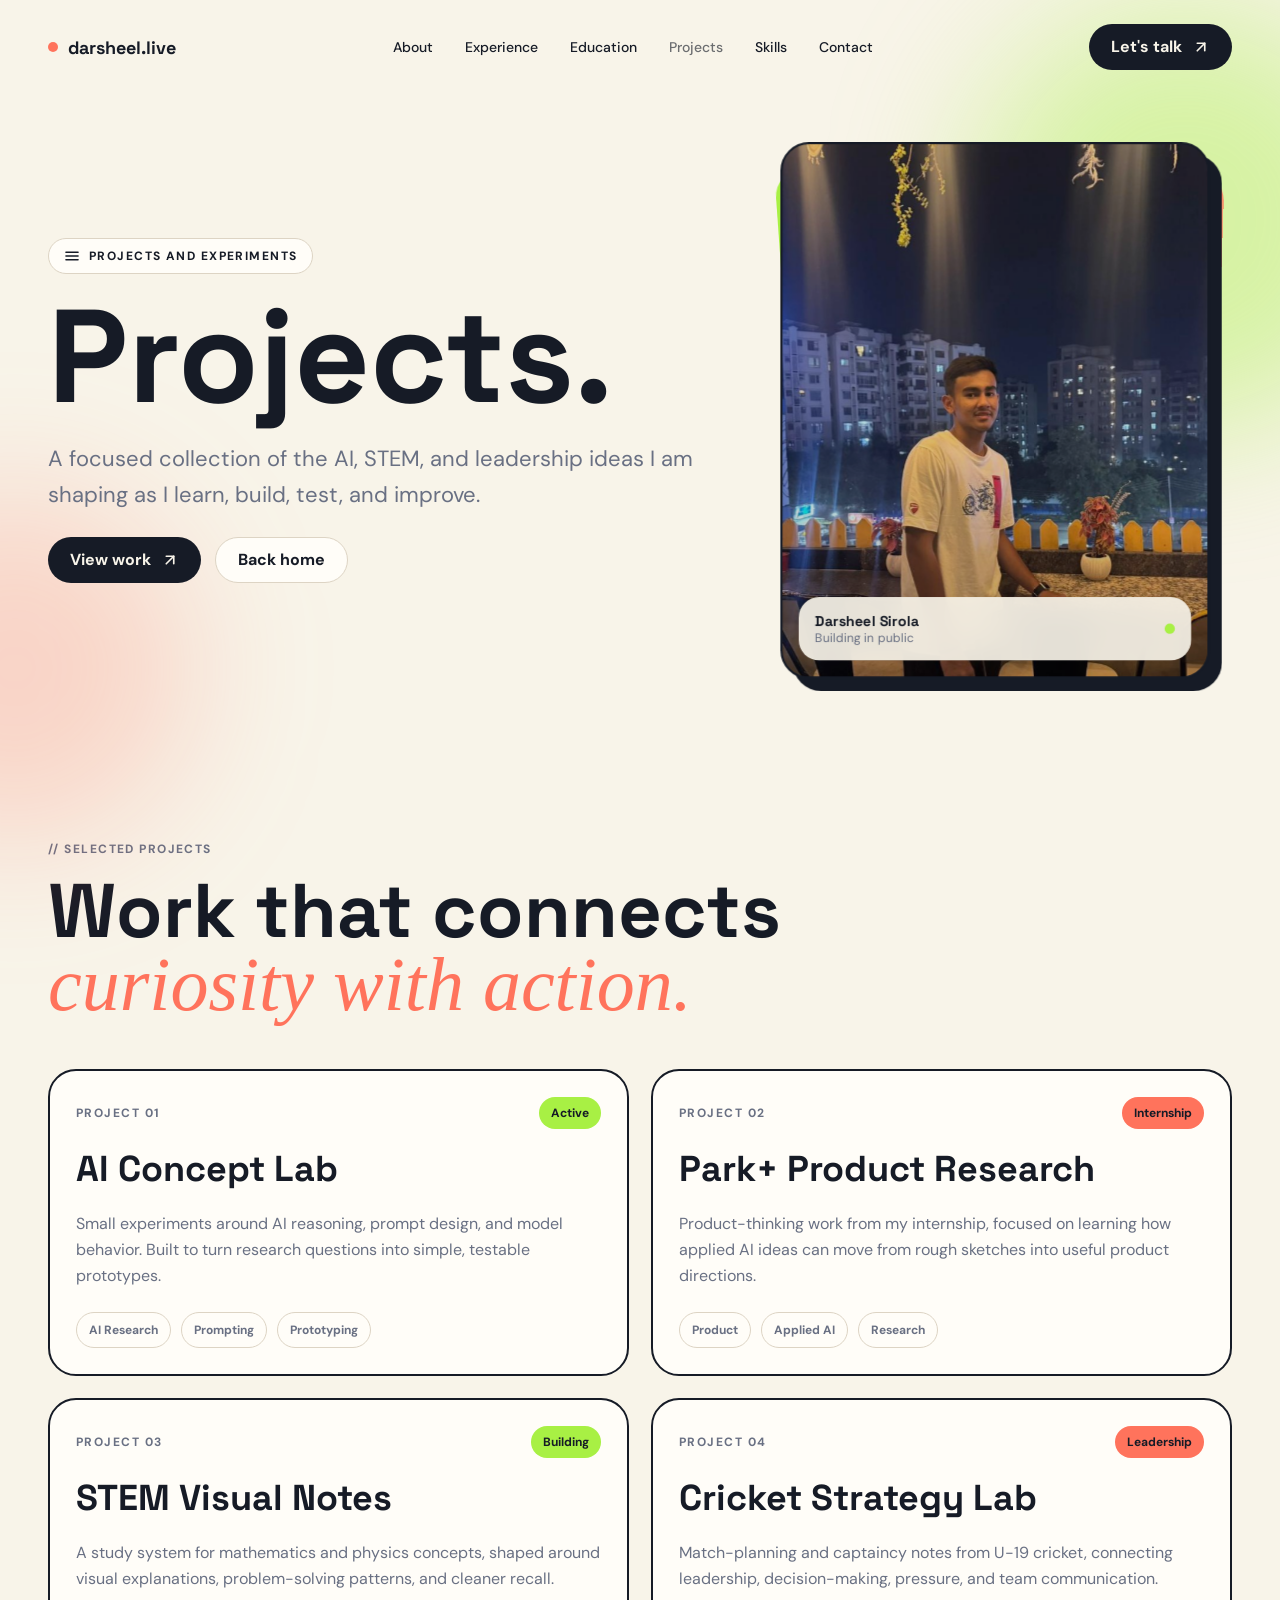
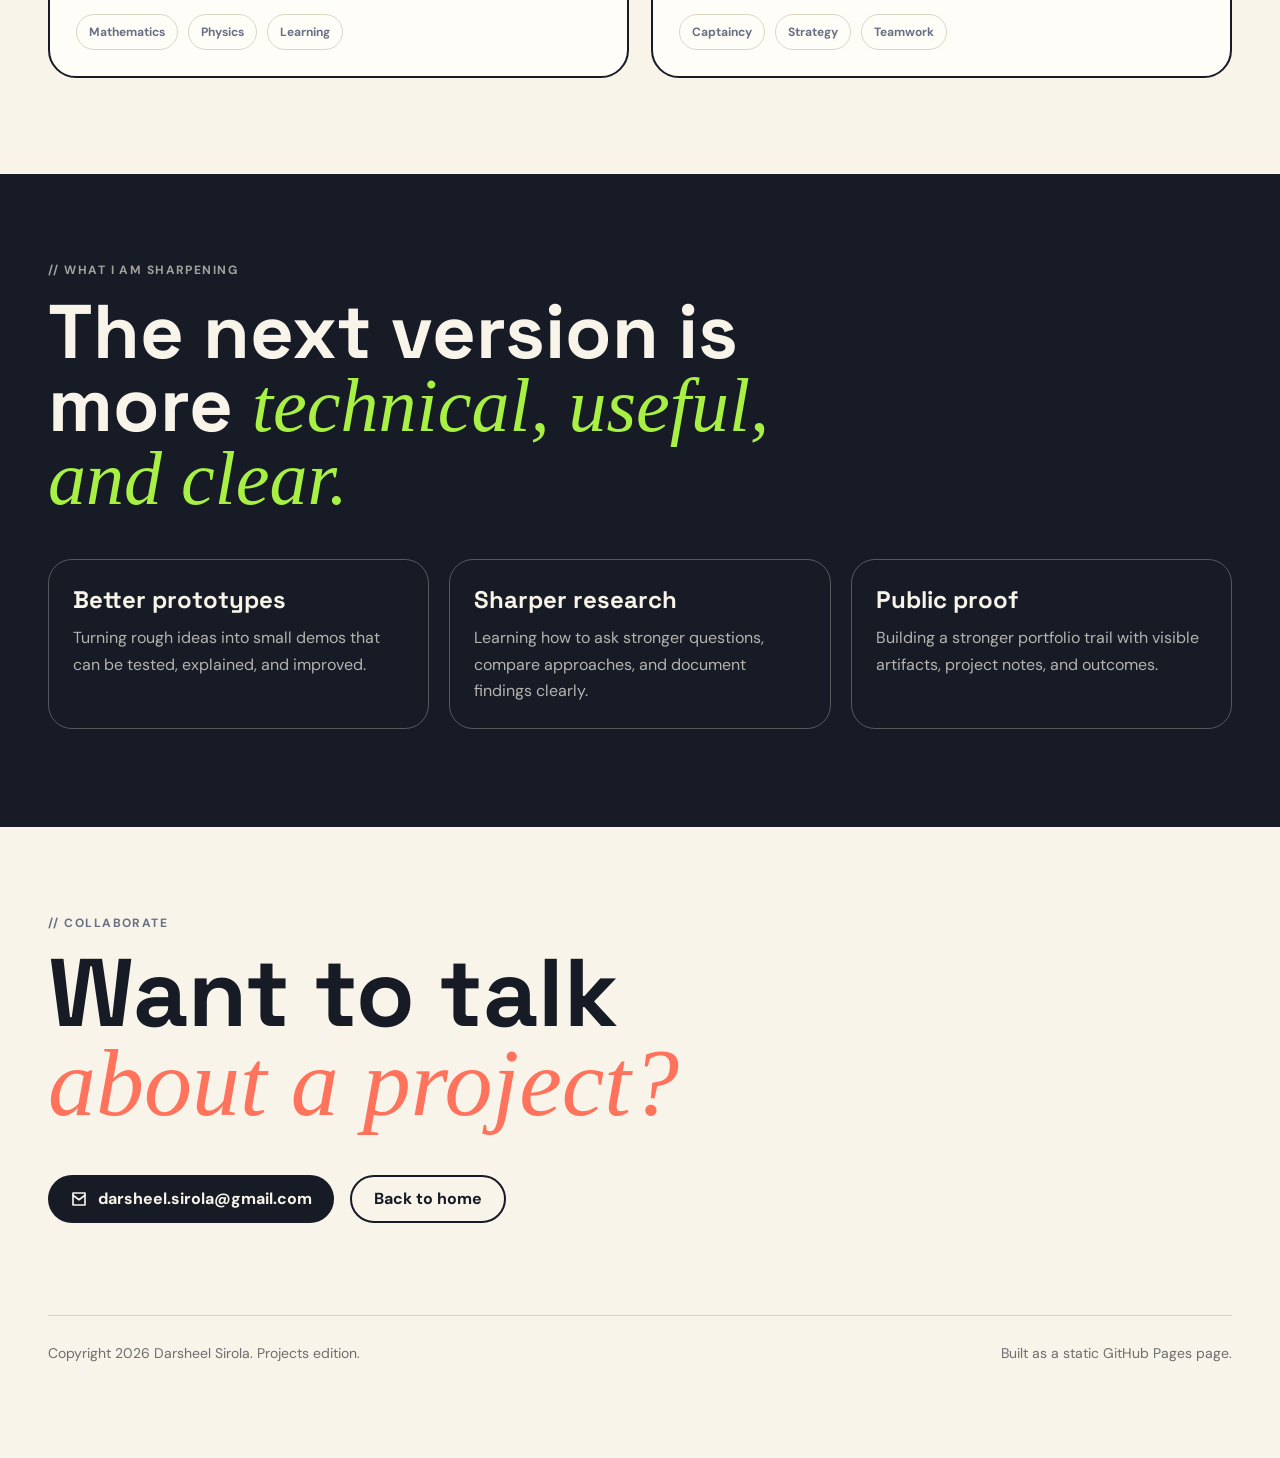
==== projects.html @ 05b1b452 "Add projects page and HD profile photo" ====
<!doctype html>
<html lang="en">
  <head>
    <meta charset="utf-8" />
    <meta name="viewport" content="width=device-width, initial-scale=1" />
    <title>Projects - Darsheel Sirola</title>
    <meta
      name="description"
      content="Projects and experiments by Darsheel Sirola across AI, mathematics, physics, and leadership."
    />
    <link rel="preconnect" href="https://fonts.googleapis.com" />
    <link rel="preconnect" href="https://fonts.gstatic.com" crossorigin />
    <link
      href="https://fonts.googleapis.com/css2?family=DM+Sans:wght@400;500;700&family=Space+Grotesk:wght@500;700&display=swap"
      rel="stylesheet"
    />
    <style>
      :root {
        --paper: #f8f4e9;
        --ink: #161b26;
        --lime: #a8f044;
        --coral: #ff735c;
        --card: #fffdf8;
        --secondary: #ece6d9;
        --muted: #697083;
        --border: #ddd4c4;
      }

      * {
        box-sizing: border-box;
      }

      html {
        scroll-behavior: smooth;
      }

      body {
        margin: 0;
        background: var(--paper);
        color: var(--ink);
        font-family: "DM Sans", system-ui, sans-serif;
        -webkit-font-smoothing: antialiased;
      }

      ::selection {
        background: var(--lime);
        color: var(--ink);
      }

      a {
        color: inherit;
        text-decoration: none;
      }

      img {
        display: block;
        max-width: 100%;
      }

      .page {
        overflow: hidden;
      }

      .container {
        width: min(100%, 1400px);
        margin: 0 auto;
        padding: 0 24px;
      }

      .nav {
        position: relative;
        z-index: 5;
        display: flex;
        align-items: center;
        justify-content: space-between;
        gap: 20px;
        padding-top: 24px;
        padding-bottom: 24px;
      }

      .brand {
        display: flex;
        align-items: center;
        gap: 10px;
        font-family: "Space Grotesk", system-ui, sans-serif;
        font-size: 18px;
        font-weight: 700;
      }

      .brand-dot,
      .status-dot {
        display: inline-block;
        border-radius: 999px;
      }

      .brand-dot {
        width: 10px;
        height: 10px;
        background: var(--coral);
      }

      .nav-links {
        display: none;
        align-items: center;
        gap: 32px;
        font-size: 14px;
        font-weight: 500;
      }

      .nav-links a {
        transition: opacity 160ms ease;
      }

      .nav-links a:hover,
      .nav-links .active {
        opacity: 0.62;
      }

      .button {
        display: inline-flex;
        align-items: center;
        justify-content: center;
        gap: 10px;
        border-radius: 999px;
        padding: 14px 22px;
        font-weight: 700;
        line-height: 1;
        transition:
          transform 180ms ease,
          background 180ms ease,
          color 180ms ease,
          border-color 180ms ease;
      }

      .button:hover {
        transform: translateY(-2px);
      }

      .button-dark {
        background: var(--ink);
        color: var(--paper);
      }

      .button-light {
        background: var(--card);
        border: 1px solid var(--border);
      }

      .button-outline {
        border: 2px solid var(--ink);
      }

      .button-outline:hover {
        background: var(--ink);
        color: var(--paper);
      }

      .icon {
        width: 18px;
        height: 18px;
        stroke: currentColor;
        stroke-width: 2.2;
        fill: none;
        stroke-linecap: round;
        stroke-linejoin: round;
      }

      .hero {
        position: relative;
        padding-top: 54px;
        padding-bottom: 80px;
      }

      .glow {
        position: absolute;
        z-index: 0;
        border-radius: 999px;
        filter: blur(70px);
        pointer-events: none;
      }

      .glow-lime {
        top: -90px;
        right: -120px;
        width: 430px;
        height: 430px;
        background: rgba(168, 240, 68, 0.42);
      }

      .glow-coral {
        left: -160px;
        bottom: -90px;
        width: 350px;
        height: 350px;
        background: rgba(255, 115, 92, 0.24);
      }

      .hero-grid {
        position: relative;
        z-index: 1;
        display: grid;
        gap: 46px;
        align-items: center;
      }

      .hero-copy {
        display: grid;
        gap: 24px;
      }

      .eyebrow {
        width: fit-content;
        display: inline-flex;
        align-items: center;
        gap: 8px;
        border: 1px solid var(--border);
        border-radius: 999px;
        background: var(--card);
        padding: 8px 14px;
        font-size: 12px;
        font-weight: 700;
        letter-spacing: 0.12em;
        text-transform: uppercase;
      }

      h1,
      h2,
      h3 {
        margin: 0;
        font-family: "Space Grotesk", system-ui, sans-serif;
        letter-spacing: 0;
      }

      h1 {
        max-width: 900px;
        font-size: clamp(60px, 13vw, 132px);
        line-height: 0.9;
      }

      .lead {
        max-width: 680px;
        margin: 0;
        color: var(--muted);
        font-size: clamp(18px, 2.3vw, 22px);
        line-height: 1.65;
      }

      .button-row {
        display: flex;
        flex-wrap: wrap;
        gap: 14px;
      }

      .project-visual-wrap {
        position: relative;
        width: min(100%, 420px);
        aspect-ratio: 4 / 5;
        margin: 0 auto;
        perspective: 1200px;
        animation: portraitFloat 8s ease-in-out infinite;
      }

      .project-visual-back,
      .project-visual-mid,
      .project-visual {
        position: absolute;
        inset: 0;
        border-radius: 28px;
      }

      .project-visual-back {
        background: var(--lime);
        transform: translateZ(-38px) rotate(-4deg);
      }

      .project-visual-mid {
        background: var(--coral);
        opacity: 0.82;
        transform: translate3d(14px, 14px, -18px) rotate(2deg);
      }

      .project-visual {
        overflow: hidden;
        border: 2px solid var(--ink);
        background: var(--ink);
        box-shadow: 12px 12px 0 var(--ink);
        transform: translateZ(26px);
      }

      .project-visual img {
        width: 100%;
        height: 100%;
        object-fit: cover;
        object-position: center 42%;
        opacity: 0.86;
      }

      .visual-label {
        position: absolute;
        left: 16px;
        right: 16px;
        bottom: 16px;
        display: flex;
        align-items: center;
        justify-content: space-between;
        gap: 16px;
        border-radius: 20px;
        background: rgba(248, 244, 233, 0.92);
        padding: 14px 16px;
        backdrop-filter: blur(12px);
      }

      .visual-name {
        font-family: "Space Grotesk", system-ui, sans-serif;
        font-size: 14px;
        font-weight: 700;
      }

      .visual-subtitle {
        color: var(--muted);
        font-size: 12px;
      }

      .status-dot {
        width: 10px;
        height: 10px;
        background: var(--lime);
        animation: pulse 1.5s ease-in-out infinite;
      }

      .section {
        padding-top: 88px;
        padding-bottom: 96px;
      }

      .section-dark {
        background: var(--ink);
        color: var(--paper);
      }

      .section-label {
        margin-bottom: 18px;
        color: var(--muted);
        font-size: 12px;
        font-weight: 700;
        letter-spacing: 0.12em;
        text-transform: uppercase;
      }

      .section-dark .section-label {
        color: rgba(248, 244, 233, 0.62);
      }

      .section-title {
        max-width: 850px;
        font-size: clamp(44px, 7vw, 76px);
        line-height: 0.96;
      }

      .section-title em {
        color: var(--coral);
        font-family: Georgia, serif;
        font-style: italic;
        font-weight: 400;
      }

      .section-dark .section-title em {
        color: var(--lime);
      }

      .projects-grid {
        display: grid;
        gap: 22px;
        margin-top: 48px;
      }

      .project-card {
        display: grid;
        gap: 22px;
        border: 2px solid var(--ink);
        border-radius: 28px;
        background: var(--card);
        padding: 26px;
        transition:
          transform 180ms ease,
          box-shadow 180ms ease;
      }

      .project-card:hover {
        transform: translateY(-4px);
        box-shadow: 8px 8px 0 var(--ink);
      }

      .project-topline {
        display: flex;
        align-items: center;
        justify-content: space-between;
        gap: 16px;
      }

      .project-number {
        color: var(--muted);
        font-size: 12px;
        font-weight: 700;
        letter-spacing: 0.12em;
        text-transform: uppercase;
      }

      .tag {
        display: inline-flex;
        align-items: center;
        border-radius: 999px;
        background: var(--lime);
        padding: 8px 12px;
        font-size: 12px;
        font-weight: 700;
      }

      .tag-coral {
        background: var(--coral);
      }

      .project-card h3 {
        font-size: clamp(26px, 3vw, 36px);
        line-height: 1.05;
      }

      .project-card p {
        margin: 0;
        color: var(--muted);
        font-size: 16px;
        line-height: 1.65;
      }

      .project-meta {
        display: flex;
        flex-wrap: wrap;
        gap: 10px;
      }

      .meta-pill {
        border: 1px solid var(--border);
        border-radius: 999px;
        padding: 9px 12px;
        color: var(--muted);
        font-size: 12px;
        font-weight: 700;
      }

      .focus-grid {
        display: grid;
        gap: 20px;
        margin-top: 44px;
      }

      .focus-item {
        border: 1px solid rgba(248, 244, 233, 0.28);
        border-radius: 24px;
        padding: 24px;
      }

      .focus-item h3 {
        margin-bottom: 10px;
        font-size: 24px;
      }

      .focus-item p {
        margin: 0;
        color: rgba(248, 244, 233, 0.7);
        line-height: 1.65;
      }

      .footer {
        border-top: 2px solid var(--ink);
        background: var(--paper);
        color: var(--ink);
      }

      .footer-title {
        font-size: clamp(48px, 8vw, 96px);
        line-height: 0.92;
      }

      .footer-title em {
        color: var(--coral);
        font-family: Georgia, serif;
        font-style: italic;
        font-weight: 400;
      }

      .footer-actions {
        display: flex;
        flex-wrap: wrap;
        gap: 16px;
        margin-top: 48px;
      }

      .footer-bottom {
        display: flex;
        flex-direction: column;
        gap: 12px;
        margin-top: 92px;
        padding-top: 28px;
        border-top: 1px solid rgba(22, 27, 38, 0.16);
        color: rgba(22, 27, 38, 0.62);
        font-size: 14px;
      }

      @keyframes portraitFloat {
        0%,
        100% {
          transform: rotateX(0deg) rotateY(0deg) translateY(0);
        }
        50% {
          transform: rotateX(1.4deg) rotateY(-1.8deg) translateY(-8px);
        }
      }

      @keyframes pulse {
        0%,
        100% {
          opacity: 1;
          transform: scale(1);
        }
        50% {
          opacity: 0.45;
          transform: scale(1.35);
        }
      }

      @media (min-width: 768px) {
        .container {
          padding-left: 48px;
          padding-right: 48px;
        }

        .nav-links {
          display: flex;
        }

        .hero-grid {
          grid-template-columns: 7fr 5fr;
        }

        .projects-grid {
          grid-template-columns: repeat(2, minmax(0, 1fr));
        }

        .focus-grid {
          grid-template-columns: repeat(3, minmax(0, 1fr));
        }

        .footer-bottom {
          flex-direction: row;
          justify-content: space-between;
        }
      }

      @media (max-width: 767px) {
        .nav {
          align-items: flex-start;
        }

        .nav .button {
          padding: 12px 16px;
          font-size: 14px;
        }
      }

      @media (prefers-reduced-motion: reduce) {
        html {
          scroll-behavior: auto;
        }

        .project-visual-wrap,
        .status-dot {
          animation: none;
        }

        .button,
        .project-card {
          transition: none;
        }
      }
    </style>
  </head>
  <body>
    <div class="page">
      <header class="container nav">
        <a class="brand" href="index.html" aria-label="Darsheel live home">
          <span class="brand-dot"></span>
          darsheel.live
        </a>
        <nav class="nav-links" aria-label="Primary navigation">
          <a href="index.html#about">About</a>
          <a href="index.html#experience">Experience</a>
          <a href="index.html#education">Education</a>
          <a class="active" href="projects.html">Projects</a>
          <a href="index.html#skills">Skills</a>
          <a href="index.html#contact">Contact</a>
        </nav>
        <a class="button button-dark" href="index.html#contact">
          Let's talk
          <svg class="icon" viewBox="0 0 24 24" aria-hidden="true">
            <path d="M7 17 17 7"></path>
            <path d="M7 7h10v10"></path>
          </svg>
        </a>
      </header>

      <main>
        <section class="container hero">
          <div class="glow glow-lime"></div>
          <div class="glow glow-coral"></div>
          <div class="hero-grid">
            <div class="hero-copy">
              <div class="eyebrow">
                <svg class="icon" viewBox="0 0 24 24" aria-hidden="true">
                  <path d="M4 7h16"></path>
                  <path d="M4 12h16"></path>
                  <path d="M4 17h16"></path>
                </svg>
                Projects and experiments
              </div>
              <h1>Projects.</h1>
              <p class="lead">
                A focused collection of the AI, STEM, and leadership ideas I am
                shaping as I learn, build, test, and improve.
              </p>
              <div class="button-row">
                <a class="button button-dark" href="#projects">
                  View work
                  <svg class="icon" viewBox="0 0 24 24" aria-hidden="true">
                    <path d="M7 17 17 7"></path>
                    <path d="M7 7h10v10"></path>
                  </svg>
                </a>
                <a class="button button-light" href="index.html">
                  Back home
                </a>
              </div>
            </div>

            <div class="project-visual-wrap" aria-label="Darsheel project visual">
              <div class="project-visual-back"></div>
              <div class="project-visual-mid"></div>
              <div class="project-visual">
                <img
                  src="profile-photo.svg"
                  alt="Darsheel Sirola standing on a night terrace"
                />
                <div class="visual-label">
                  <div>
                    <div class="visual-name">Darsheel Sirola</div>
                    <div class="visual-subtitle">Building in public</div>
                  </div>
                  <span class="status-dot" aria-label="active"></span>
                </div>
              </div>
            </div>
          </div>
        </section>

        <section id="projects" class="container section">
          <div class="section-label">// Selected projects</div>
          <h2 class="section-title">
            Work that connects <em>curiosity with action.</em>
          </h2>

          <div class="projects-grid">
            <article class="project-card">
              <div class="project-topline">
                <span class="project-number">Project 01</span>
                <span class="tag">Active</span>
              </div>
              <h3>AI Concept Lab</h3>
              <p>
                Small experiments around AI reasoning, prompt design, and model
                behavior. Built to turn research questions into simple,
                testable prototypes.
              </p>
              <div class="project-meta">
                <span class="meta-pill">AI Research</span>
                <span class="meta-pill">Prompting</span>
                <span class="meta-pill">Prototyping</span>
              </div>
            </article>

            <article class="project-card">
              <div class="project-topline">
                <span class="project-number">Project 02</span>
                <span class="tag tag-coral">Internship</span>
              </div>
              <h3>Park+ Product Research</h3>
              <p>
                Product-thinking work from my internship, focused on learning
                how applied AI ideas can move from rough sketches into useful
                product directions.
              </p>
              <div class="project-meta">
                <span class="meta-pill">Product</span>
                <span class="meta-pill">Applied AI</span>
                <span class="meta-pill">Research</span>
              </div>
            </article>

            <article class="project-card">
              <div class="project-topline">
                <span class="project-number">Project 03</span>
                <span class="tag">Building</span>
              </div>
              <h3>STEM Visual Notes</h3>
              <p>
                A study system for mathematics and physics concepts, shaped
                around visual explanations, problem-solving patterns, and
                cleaner recall.
              </p>
              <div class="project-meta">
                <span class="meta-pill">Mathematics</span>
                <span class="meta-pill">Physics</span>
                <span class="meta-pill">Learning</span>
              </div>
            </article>

            <article class="project-card">
              <div class="project-topline">
                <span class="project-number">Project 04</span>
                <span class="tag tag-coral">Leadership</span>
              </div>
              <h3>Cricket Strategy Lab</h3>
              <p>
                Match-planning and captaincy notes from U-19 cricket,
                connecting leadership, decision-making, pressure, and team
                communication.
              </p>
              <div class="project-meta">
                <span class="meta-pill">Captaincy</span>
                <span class="meta-pill">Strategy</span>
                <span class="meta-pill">Teamwork</span>
              </div>
            </article>
          </div>
        </section>

        <section class="section section-dark">
          <div class="container">
            <div class="section-label">// What I am sharpening</div>
            <h2 class="section-title">
              The next version is more <em>technical, useful, and clear.</em>
            </h2>
            <div class="focus-grid">
              <article class="focus-item">
                <h3>Better prototypes</h3>
                <p>
                  Turning rough ideas into small demos that can be tested,
                  explained, and improved.
                </p>
              </article>
              <article class="focus-item">
                <h3>Sharper research</h3>
                <p>
                  Learning how to ask stronger questions, compare approaches,
                  and document findings clearly.
                </p>
              </article>
              <article class="focus-item">
                <h3>Public proof</h3>
                <p>
                  Building a stronger portfolio trail with visible artifacts,
                  project notes, and outcomes.
                </p>
              </article>
            </div>
          </div>
        </section>

        <footer class="footer section">
          <div class="container">
            <div class="section-label">// Collaborate</div>
            <h2 class="footer-title">
              Want to talk<br />
              <em>about a project?</em>
            </h2>
            <div class="footer-actions">
              <a class="button button-dark" href="mailto:darsheel.sirola@gmail.com">
                <svg class="icon" viewBox="0 0 24 24" aria-hidden="true">
                  <path d="M4 4h16v16H4z"></path>
                  <path d="m4 7 8 6 8-6"></path>
                </svg>
                darsheel.sirola@gmail.com
              </a>
              <a class="button button-outline" href="index.html">
                Back to home
              </a>
            </div>
            <div class="footer-bottom">
              <span>Copyright 2026 Darsheel Sirola. Projects edition.</span>
              <span>Built as a static GitHub Pages page.</span>
            </div>
          </div>
        </footer>
      </main>
    </div>
  </body>
</html>
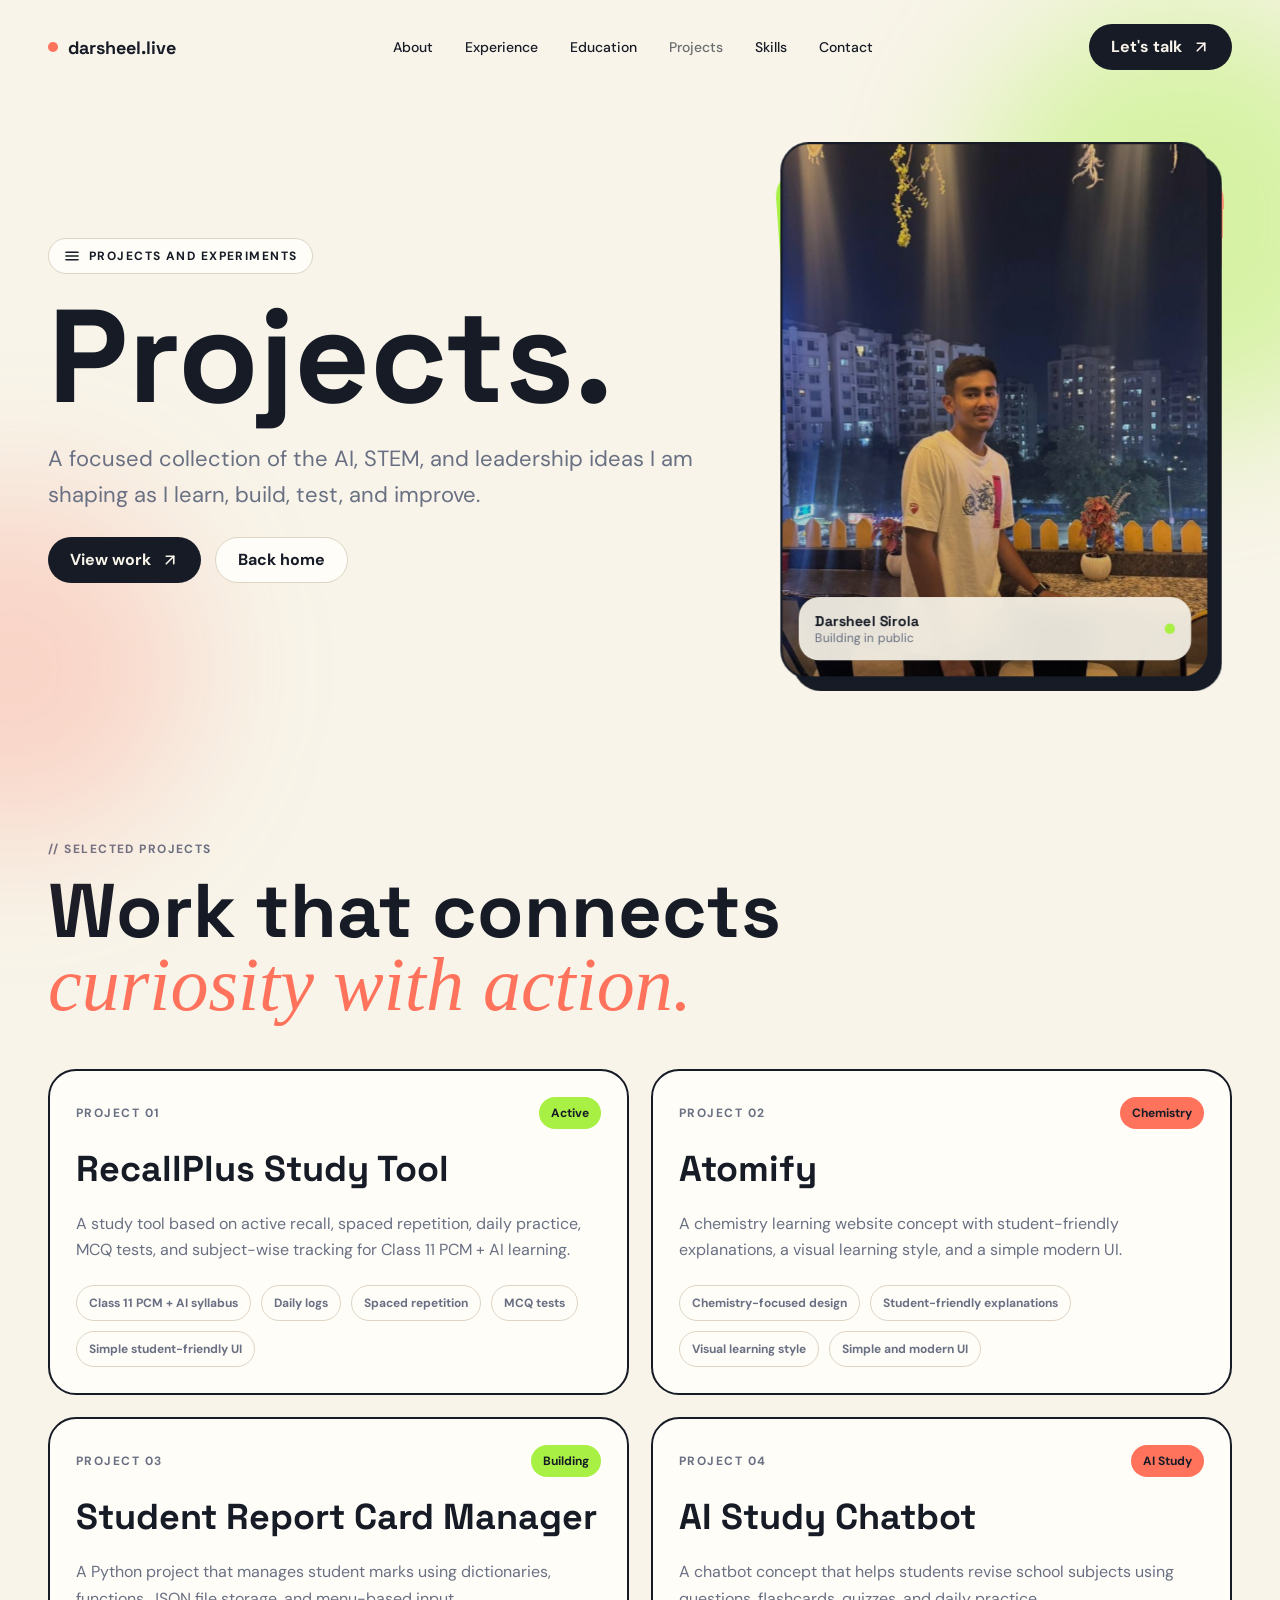
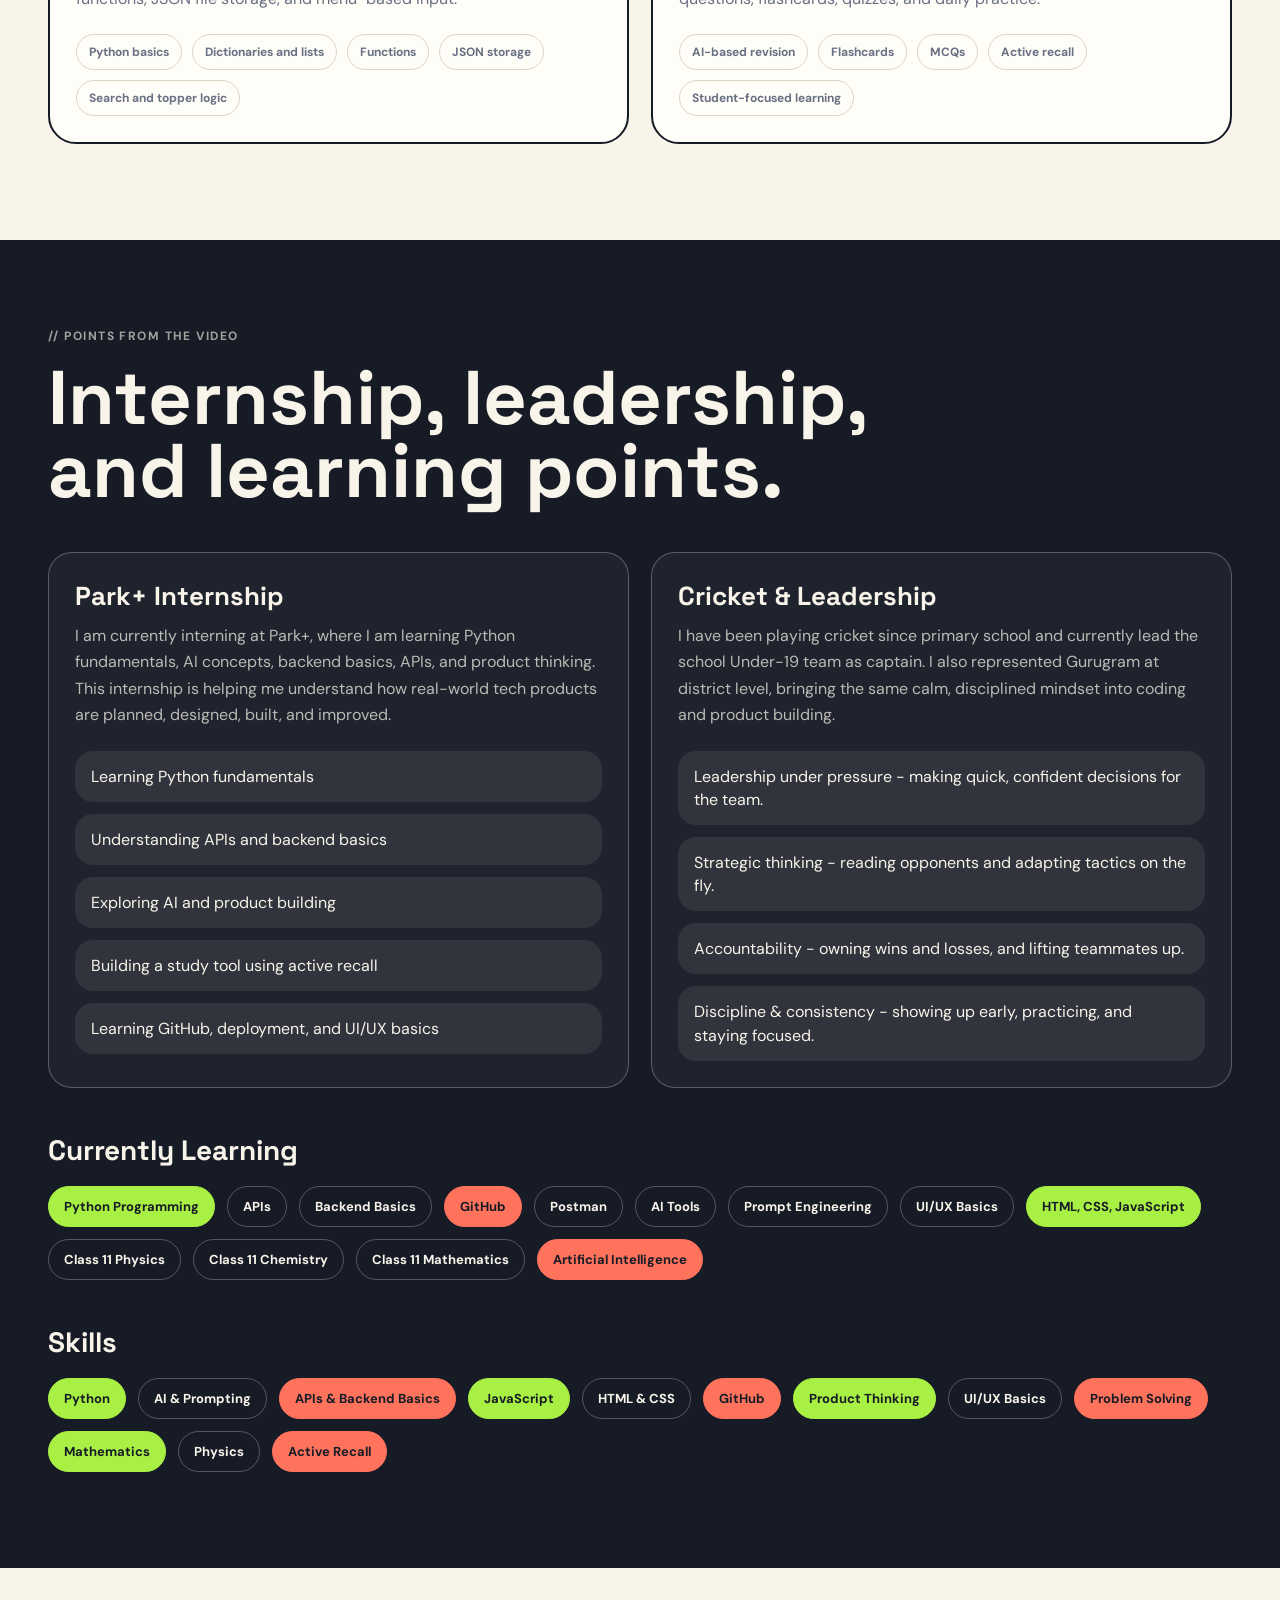
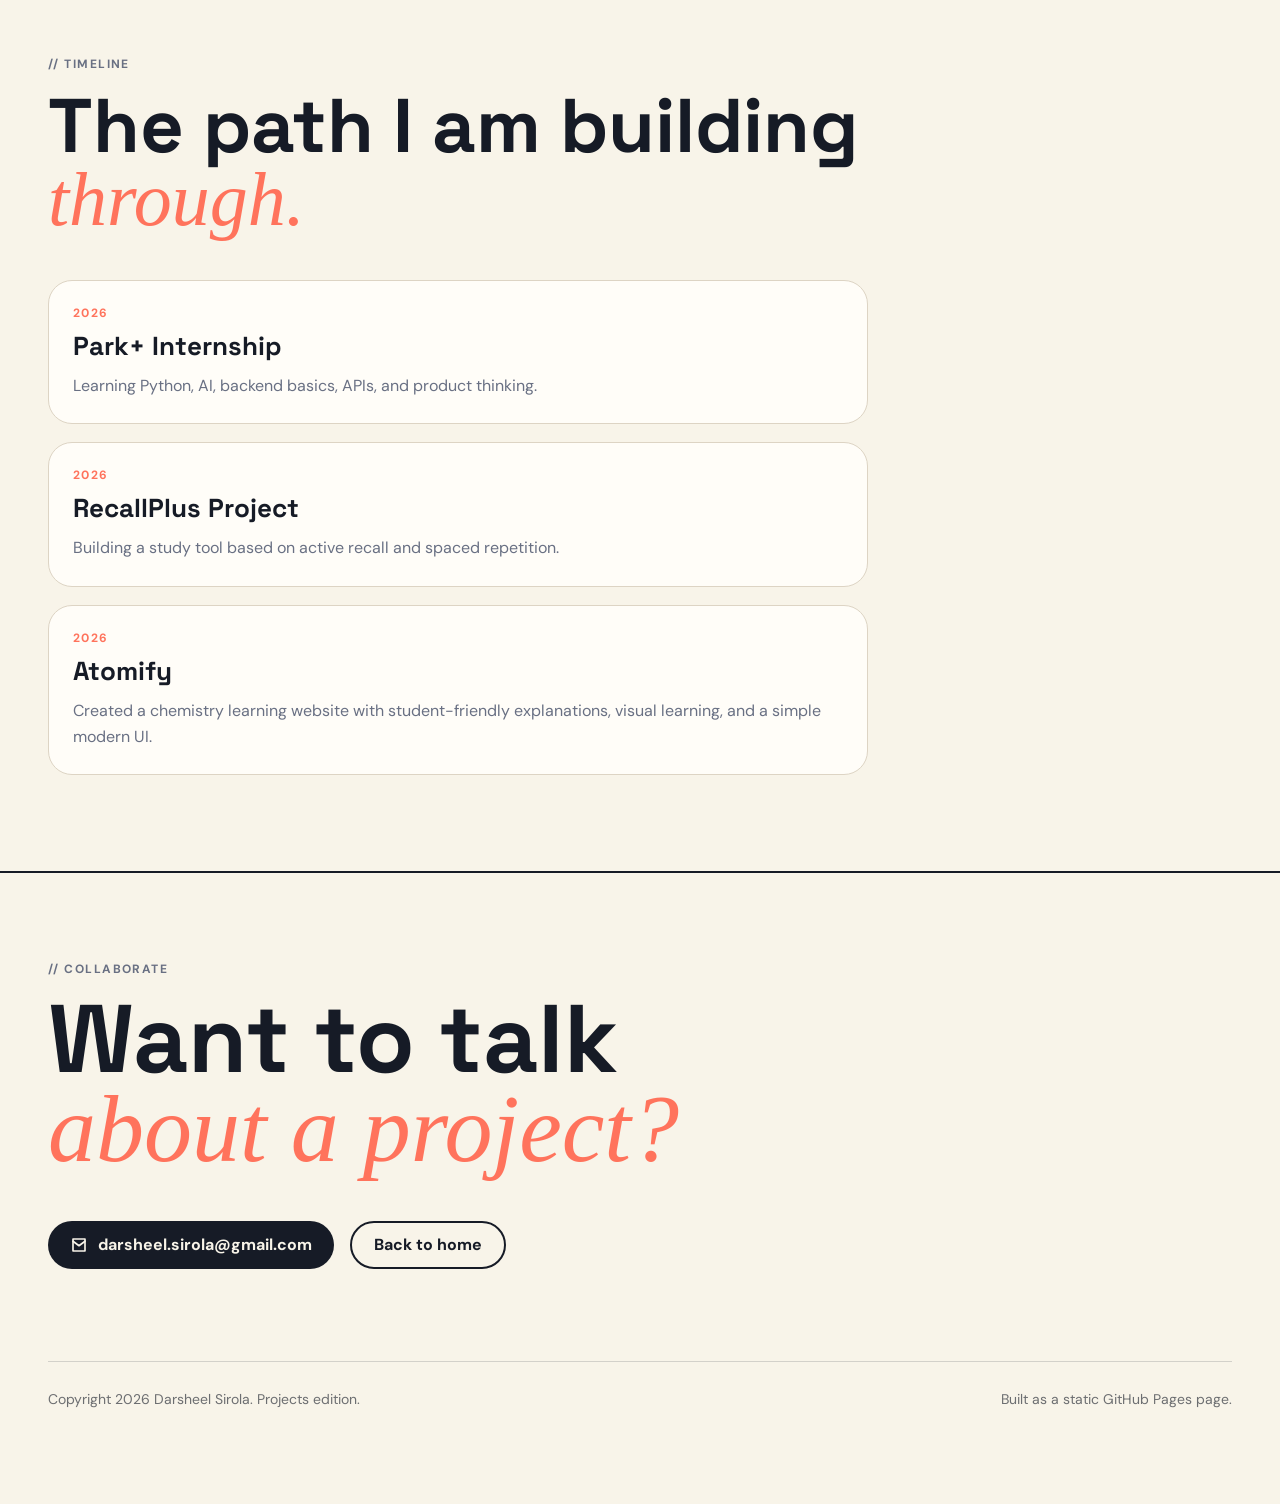
==== commit f2edff40: "Add video points to projects page" ====
--- a/projects.html
+++ b/projects.html
@@ -447,6 +447,112 @@
         font-weight: 700;
       }
 
+      .points-grid {
+        display: grid;
+        gap: 22px;
+        margin-top: 44px;
+      }
+
+      .point-card {
+        border: 1px solid rgba(248, 244, 233, 0.28);
+        border-radius: 24px;
+        background: rgba(248, 244, 233, 0.04);
+        padding: 26px;
+      }
+
+      .point-card h3,
+      .timeline-card h3 {
+        margin-bottom: 10px;
+        font-size: 26px;
+      }
+
+      .point-card p {
+        margin: 0;
+        color: rgba(248, 244, 233, 0.72);
+        line-height: 1.65;
+      }
+
+      .point-list {
+        display: grid;
+        gap: 12px;
+        margin: 22px 0 0;
+        padding: 0;
+        list-style: none;
+      }
+
+      .point-list li {
+        border-radius: 18px;
+        background: rgba(248, 244, 233, 0.08);
+        padding: 14px 16px;
+        line-height: 1.45;
+      }
+
+      .learning-panel {
+        margin-top: 44px;
+      }
+
+      .learning-panel h3 {
+        margin-bottom: 18px;
+        font-size: 28px;
+      }
+
+      .learning-cloud {
+        display: flex;
+        flex-wrap: wrap;
+        gap: 12px;
+      }
+
+      .learning-chip {
+        display: inline-flex;
+        align-items: center;
+        border: 1px solid rgba(248, 244, 233, 0.28);
+        border-radius: 999px;
+        padding: 11px 15px;
+        font-size: 13px;
+        font-weight: 700;
+      }
+
+      .learning-chip-lime {
+        border-color: var(--lime);
+        background: var(--lime);
+        color: var(--ink);
+      }
+
+      .learning-chip-coral {
+        border-color: var(--coral);
+        background: var(--coral);
+        color: var(--ink);
+      }
+
+      .timeline {
+        display: grid;
+        gap: 18px;
+        margin-top: 44px;
+        max-width: 820px;
+      }
+
+      .timeline-card {
+        border: 1px solid var(--border);
+        border-radius: 24px;
+        background: var(--card);
+        padding: 24px;
+      }
+
+      .timeline-year {
+        margin-bottom: 8px;
+        color: var(--coral);
+        font-size: 12px;
+        font-weight: 700;
+        letter-spacing: 0.12em;
+        text-transform: uppercase;
+      }
+
+      .timeline-card p {
+        margin: 0;
+        color: var(--muted);
+        line-height: 1.65;
+      }
+
       .focus-grid {
         display: grid;
         gap: 20px;
@@ -543,6 +649,10 @@
         }
 
         .projects-grid {
+          grid-template-columns: repeat(2, minmax(0, 1fr));
+        }
+
+        .points-grid {
           grid-template-columns: repeat(2, minmax(0, 1fr));
         }
 
@@ -673,34 +783,36 @@
                 <span class="project-number">Project 01</span>
                 <span class="tag">Active</span>
               </div>
-              <h3>AI Concept Lab</h3>
+              <h3>RecallPlus Study Tool</h3>
               <p>
-                Small experiments around AI reasoning, prompt design, and model
-                behavior. Built to turn research questions into simple,
-                testable prototypes.
+                A study tool based on active recall, spaced repetition, daily
+                practice, MCQ tests, and subject-wise tracking for Class 11 PCM
+                + AI learning.
               </p>
               <div class="project-meta">
-                <span class="meta-pill">AI Research</span>
-                <span class="meta-pill">Prompting</span>
-                <span class="meta-pill">Prototyping</span>
+                <span class="meta-pill">Class 11 PCM + AI syllabus</span>
+                <span class="meta-pill">Daily logs</span>
+                <span class="meta-pill">Spaced repetition</span>
+                <span class="meta-pill">MCQ tests</span>
+                <span class="meta-pill">Simple student-friendly UI</span>
               </div>
             </article>
 
             <article class="project-card">
               <div class="project-topline">
                 <span class="project-number">Project 02</span>
-                <span class="tag tag-coral">Internship</span>
-              </div>
-              <h3>Park+ Product Research</h3>
+                <span class="tag tag-coral">Chemistry</span>
+              </div>
+              <h3>Atomify</h3>
               <p>
-                Product-thinking work from my internship, focused on learning
-                how applied AI ideas can move from rough sketches into useful
-                product directions.
+                A chemistry learning website concept with student-friendly
+                explanations, a visual learning style, and a simple modern UI.
               </p>
               <div class="project-meta">
-                <span class="meta-pill">Product</span>
-                <span class="meta-pill">Applied AI</span>
-                <span class="meta-pill">Research</span>
+                <span class="meta-pill">Chemistry-focused design</span>
+                <span class="meta-pill">Student-friendly explanations</span>
+                <span class="meta-pill">Visual learning style</span>
+                <span class="meta-pill">Simple and modern UI</span>
               </div>
             </article>
 
@@ -709,34 +821,36 @@
                 <span class="project-number">Project 03</span>
                 <span class="tag">Building</span>
               </div>
-              <h3>STEM Visual Notes</h3>
+              <h3>Student Report Card Manager</h3>
               <p>
-                A study system for mathematics and physics concepts, shaped
-                around visual explanations, problem-solving patterns, and
-                cleaner recall.
+                A Python project that manages student marks using dictionaries,
+                functions, JSON file storage, and menu-based input.
               </p>
               <div class="project-meta">
-                <span class="meta-pill">Mathematics</span>
-                <span class="meta-pill">Physics</span>
-                <span class="meta-pill">Learning</span>
+                <span class="meta-pill">Python basics</span>
+                <span class="meta-pill">Dictionaries and lists</span>
+                <span class="meta-pill">Functions</span>
+                <span class="meta-pill">JSON storage</span>
+                <span class="meta-pill">Search and topper logic</span>
               </div>
             </article>
 
             <article class="project-card">
               <div class="project-topline">
                 <span class="project-number">Project 04</span>
-                <span class="tag tag-coral">Leadership</span>
-              </div>
-              <h3>Cricket Strategy Lab</h3>
+                <span class="tag tag-coral">AI Study</span>
+              </div>
+              <h3>AI Study Chatbot</h3>
               <p>
-                Match-planning and captaincy notes from U-19 cricket,
-                connecting leadership, decision-making, pressure, and team
-                communication.
+                A chatbot concept that helps students revise school subjects
+                using questions, flashcards, quizzes, and daily practice.
               </p>
               <div class="project-meta">
-                <span class="meta-pill">Captaincy</span>
-                <span class="meta-pill">Strategy</span>
-                <span class="meta-pill">Teamwork</span>
+                <span class="meta-pill">AI-based revision</span>
+                <span class="meta-pill">Flashcards</span>
+                <span class="meta-pill">MCQs</span>
+                <span class="meta-pill">Active recall</span>
+                <span class="meta-pill">Student-focused learning</span>
               </div>
             </article>
           </div>
@@ -744,33 +858,115 @@
 
         <section class="section section-dark">
           <div class="container">
-            <div class="section-label">// What I am sharpening</div>
+            <div class="section-label">// Points from the video</div>
             <h2 class="section-title">
-              The next version is more <em>technical, useful, and clear.</em>
+              Internship, leadership, and learning points.
             </h2>
-            <div class="focus-grid">
-              <article class="focus-item">
-                <h3>Better prototypes</h3>
+            <div class="points-grid">
+              <article class="point-card">
+                <h3>Park+ Internship</h3>
                 <p>
-                  Turning rough ideas into small demos that can be tested,
-                  explained, and improved.
+                  I am currently interning at Park+, where I am learning Python
+                  fundamentals, AI concepts, backend basics, APIs, and product
+                  thinking. This internship is helping me understand how
+                  real-world tech products are planned, designed, built, and
+                  improved.
                 </p>
+                <ul class="point-list">
+                  <li>Learning Python fundamentals</li>
+                  <li>Understanding APIs and backend basics</li>
+                  <li>Exploring AI and product building</li>
+                  <li>Building a study tool using active recall</li>
+                  <li>Learning GitHub, deployment, and UI/UX basics</li>
+                </ul>
               </article>
-              <article class="focus-item">
-                <h3>Sharper research</h3>
+
+              <article class="point-card">
+                <h3>Cricket & Leadership</h3>
                 <p>
-                  Learning how to ask stronger questions, compare approaches,
-                  and document findings clearly.
+                  I have been playing cricket since primary school and
+                  currently lead the school Under-19 team as captain. I also
+                  represented Gurugram at district level, bringing the same
+                  calm, disciplined mindset into coding and product building.
                 </p>
-              </article>
-              <article class="focus-item">
-                <h3>Public proof</h3>
-                <p>
-                  Building a stronger portfolio trail with visible artifacts,
-                  project notes, and outcomes.
-                </p>
+                <ul class="point-list">
+                  <li>Leadership under pressure - making quick, confident decisions for the team.</li>
+                  <li>Strategic thinking - reading opponents and adapting tactics on the fly.</li>
+                  <li>Accountability - owning wins and losses, and lifting teammates up.</li>
+                  <li>Discipline & consistency - showing up early, practicing, and staying focused.</li>
+                </ul>
               </article>
             </div>
+
+            <div class="learning-panel">
+              <h3>Currently Learning</h3>
+              <div class="learning-cloud">
+                <span class="learning-chip learning-chip-lime">Python Programming</span>
+                <span class="learning-chip">APIs</span>
+                <span class="learning-chip">Backend Basics</span>
+                <span class="learning-chip learning-chip-coral">GitHub</span>
+                <span class="learning-chip">Postman</span>
+                <span class="learning-chip">AI Tools</span>
+                <span class="learning-chip">Prompt Engineering</span>
+                <span class="learning-chip">UI/UX Basics</span>
+                <span class="learning-chip learning-chip-lime">HTML, CSS, JavaScript</span>
+                <span class="learning-chip">Class 11 Physics</span>
+                <span class="learning-chip">Class 11 Chemistry</span>
+                <span class="learning-chip">Class 11 Mathematics</span>
+                <span class="learning-chip learning-chip-coral">Artificial Intelligence</span>
+              </div>
+            </div>
+
+            <div class="learning-panel">
+              <h3>Skills</h3>
+              <div class="learning-cloud">
+                <span class="learning-chip learning-chip-lime">Python</span>
+                <span class="learning-chip">AI & Prompting</span>
+                <span class="learning-chip learning-chip-coral">APIs & Backend Basics</span>
+                <span class="learning-chip learning-chip-lime">JavaScript</span>
+                <span class="learning-chip">HTML & CSS</span>
+                <span class="learning-chip learning-chip-coral">GitHub</span>
+                <span class="learning-chip learning-chip-lime">Product Thinking</span>
+                <span class="learning-chip">UI/UX Basics</span>
+                <span class="learning-chip learning-chip-coral">Problem Solving</span>
+                <span class="learning-chip learning-chip-lime">Mathematics</span>
+                <span class="learning-chip">Physics</span>
+                <span class="learning-chip learning-chip-coral">Active Recall</span>
+              </div>
+            </div>
+          </div>
+        </section>
+
+        <section class="container section">
+          <div class="section-label">// Timeline</div>
+          <h2 class="section-title">
+            The path I am building <em>through.</em>
+          </h2>
+          <div class="timeline">
+            <article class="timeline-card">
+              <div class="timeline-year">2026</div>
+              <h3>Park+ Internship</h3>
+              <p>
+                Learning Python, AI, backend basics, APIs, and product
+                thinking.
+              </p>
+            </article>
+            <article class="timeline-card">
+              <div class="timeline-year">2026</div>
+              <h3>RecallPlus Project</h3>
+              <p>
+                Building a study tool based on active recall and spaced
+                repetition.
+              </p>
+            </article>
+            <article class="timeline-card">
+              <div class="timeline-year">2026</div>
+              <h3>Atomify</h3>
+              <p>
+                Created a chemistry learning website with student-friendly
+                explanations, visual learning, and a simple modern UI.
+              </p>
+            </article>
           </div>
         </section>
 
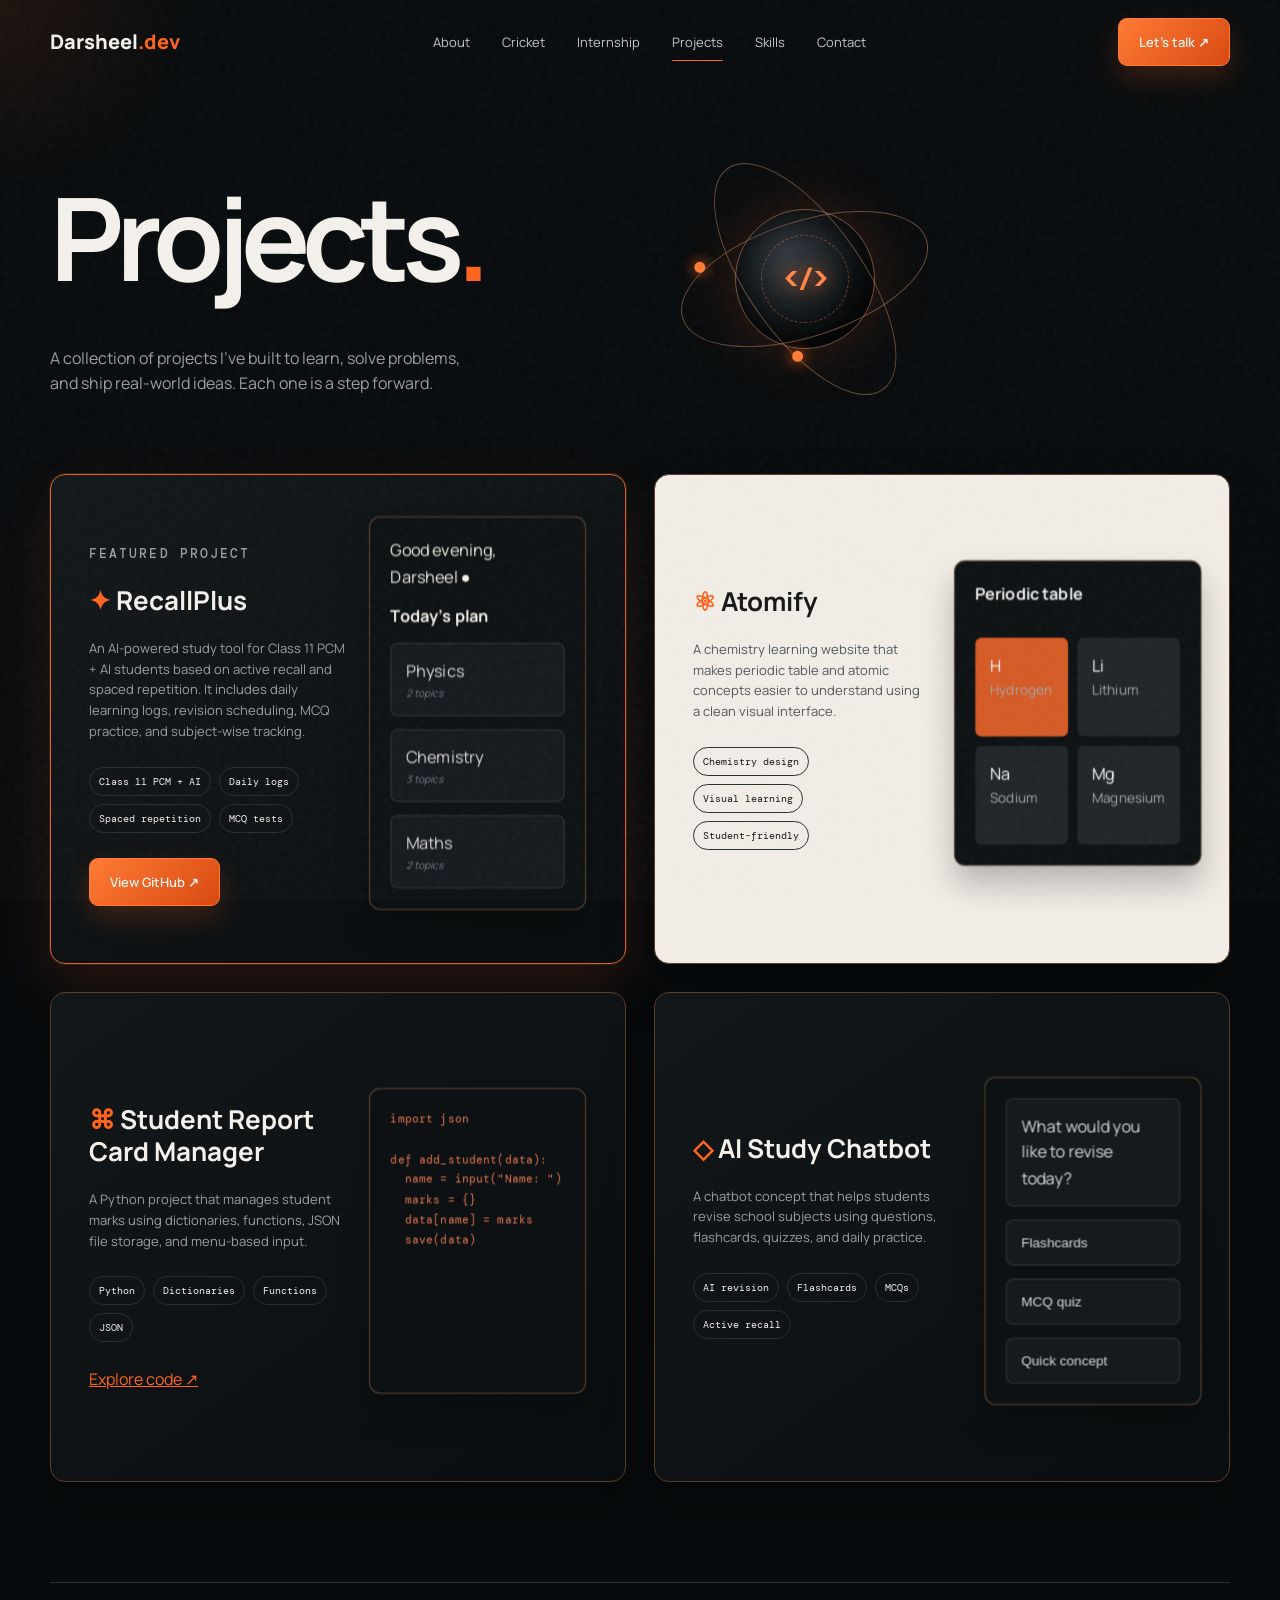
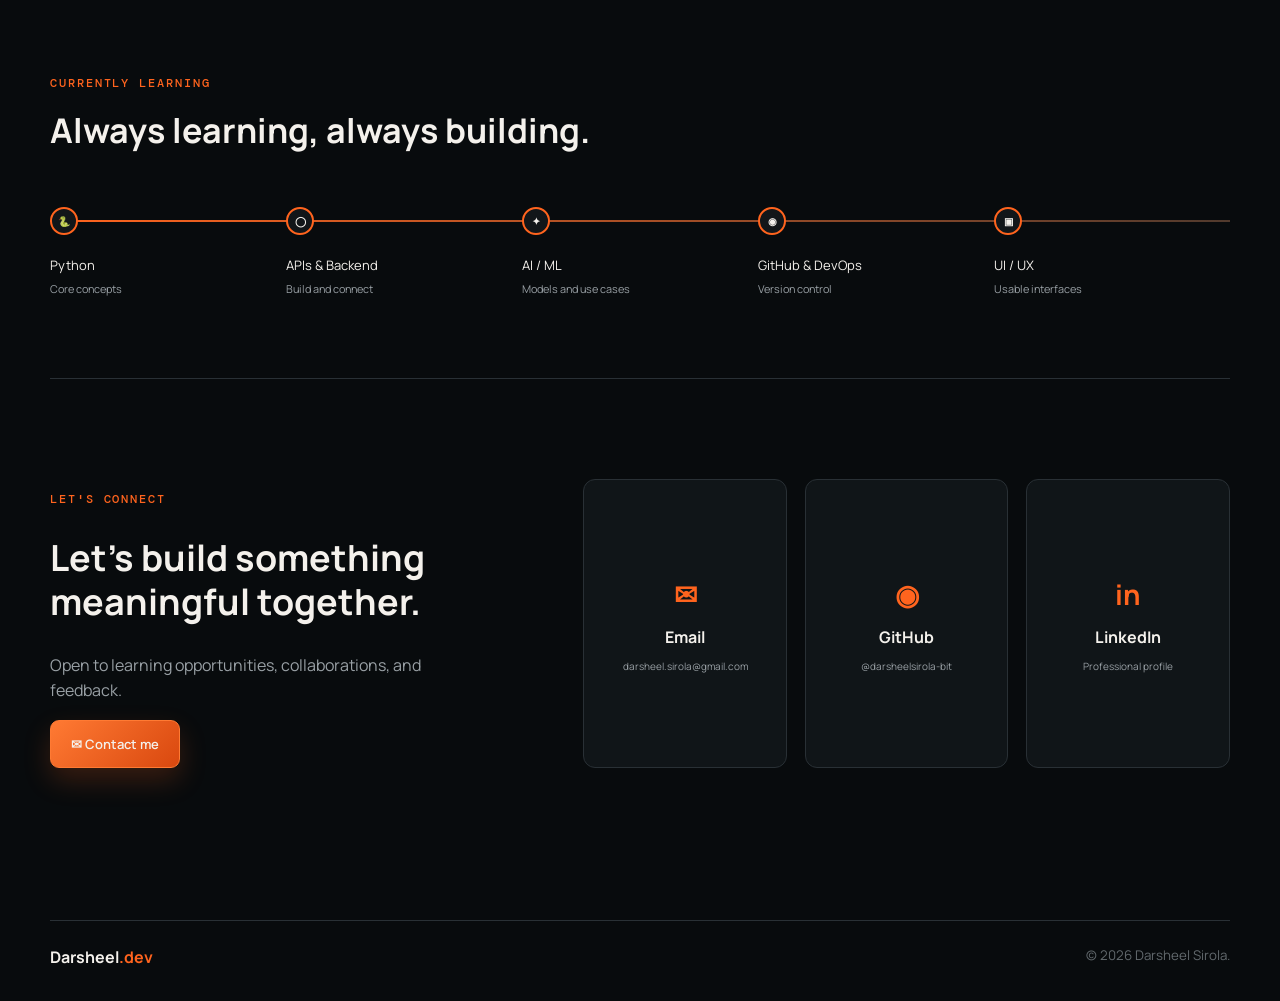
==== commit 8fd49ee0: "Redesign portfolio with interactive 3D project showcase" ====
--- a/projects.html
+++ b/projects.html
@@ -1,1001 +1,16 @@
 <!doctype html>
-<html lang="en">
-  <head>
-    <meta charset="utf-8" />
-    <meta name="viewport" content="width=device-width, initial-scale=1" />
-    <title>Projects - Darsheel Sirola</title>
-    <meta
-      name="description"
-      content="Projects and experiments by Darsheel Sirola across AI, mathematics, physics, and leadership."
-    />
-    <link rel="preconnect" href="https://fonts.googleapis.com" />
-    <link rel="preconnect" href="https://fonts.gstatic.com" crossorigin />
-    <link
-      href="https://fonts.googleapis.com/css2?family=DM+Sans:wght@400;500;700&family=Space+Grotesk:wght@500;700&display=swap"
-      rel="stylesheet"
-    />
-    <style>
-      :root {
-        --paper: #f8f4e9;
-        --ink: #161b26;
-        --lime: #a8f044;
-        --coral: #ff735c;
-        --card: #fffdf8;
-        --secondary: #ece6d9;
-        --muted: #697083;
-        --border: #ddd4c4;
-      }
+<html lang="en"><head><meta charset="UTF-8"><meta name="viewport" content="width=device-width,initial-scale=1"><meta name="theme-color" content="#080b0d"><title>Projects — Darsheel Sirola</title><link rel="preconnect" href="https://fonts.googleapis.com"><link rel="preconnect" href="https://fonts.gstatic.com" crossorigin><link href="https://fonts.googleapis.com/css2?family=DM+Mono:wght@400;500&family=Manrope:wght@400;500;600;700;800&display=swap" rel="stylesheet"><link rel="stylesheet" href="style.css"><script defer src="script.js"></script></head><body><div class="noise"></div><div class="cursor-glow"></div>
+<header class="nav shell"><a class="brand" href="index.html">Darsheel<span>.dev</span></a><button class="menu" aria-label="Toggle menu" aria-expanded="false">☰</button><nav><a href="index.html#about">About</a><a href="index.html#cricket">Cricket</a><a href="index.html#internship">Internship</a><a class="active" href="#projects">Projects</a><a href="index.html#skills">Skills</a><a href="#contact">Contact</a></nav><a class="btn primary nav-cta" href="#contact">Let's talk ↗</a></header>
+<main><section class="projects-hero shell"><div class="reveal"><h1>Projects<span>.</span></h1><p>A collection of projects I've built to learn, solve problems, and ship real-world ideas. Each one is a step forward.</p></div><div class="mini-orbit reveal"><div class="orb-core tilt"><span>&lt;/&gt;</span></div><div class="orbit o1"><i></i></div><div class="orbit o2"><i></i></div></div></section>
+<section id="projects" class="project-showcase shell"><article class="project-card featured tilt reveal"><div class="project-copy"><p class="kicker">Featured project</p><h2><i>✦</i> RecallPlus</h2><p>An AI-powered study tool for Class 11 PCM + AI students based on active recall and spaced repetition. It includes daily learning logs, revision scheduling, MCQ practice, and subject-wise tracking.</p><div class="tags"><span>Class 11 PCM + AI</span><span>Daily logs</span><span>Spaced repetition</span><span>MCQ tests</span></div><a class="btn primary" href="https://github.com/darsheelsirola-bit" target="_blank" rel="noreferrer">View GitHub ↗</a></div><div class="mock recall"><div>Good evening, Darsheel ●</div><strong>Today's plan</strong><span>Physics <i>2 topics</i></span><span>Chemistry <i>3 topics</i></span><span>Maths <i>2 topics</i></span></div></article>
+<article class="project-card light tilt reveal"><div class="project-copy"><h2><i>⚛</i> Atomify</h2><p>A chemistry learning website that makes periodic table and atomic concepts easier to understand using a clean visual interface.</p><div class="tags"><span>Chemistry design</span><span>Visual learning</span><span>Student-friendly</span></div></div><div class="mock atom"><strong>Periodic table</strong><span>H<small>Hydrogen</small></span><span>Li<small>Lithium</small></span><span>Na<small>Sodium</small></span><span>Mg<small>Magnesium</small></span></div></article>
+<article class="project-card tilt reveal"><div class="project-copy"><h2><i>⌘</i> Student Report Card Manager</h2><p>A Python project that manages student marks using dictionaries, functions, JSON file storage, and menu-based input.</p><div class="tags"><span>Python</span><span>Dictionaries</span><span>Functions</span><span>JSON</span></div><a class="text-link" href="https://github.com/darsheelsirola-bit" target="_blank" rel="noreferrer">Explore code ↗</a></div><pre class="mock code">import json
 
-      * {
-        box-sizing: border-box;
-      }
-
-      html {
-        scroll-behavior: smooth;
-      }
-
-      body {
-        margin: 0;
-        background: var(--paper);
-        color: var(--ink);
-        font-family: "DM Sans", system-ui, sans-serif;
-        -webkit-font-smoothing: antialiased;
-      }
-
-      ::selection {
-        background: var(--lime);
-        color: var(--ink);
-      }
-
-      a {
-        color: inherit;
-        text-decoration: none;
-      }
-
-      img {
-        display: block;
-        max-width: 100%;
-      }
-
-      .page {
-        overflow: hidden;
-      }
-
-      .container {
-        width: min(100%, 1400px);
-        margin: 0 auto;
-        padding: 0 24px;
-      }
-
-      .nav {
-        position: relative;
-        z-index: 5;
-        display: flex;
-        align-items: center;
-        justify-content: space-between;
-        gap: 20px;
-        padding-top: 24px;
-        padding-bottom: 24px;
-      }
-
-      .brand {
-        display: flex;
-        align-items: center;
-        gap: 10px;
-        font-family: "Space Grotesk", system-ui, sans-serif;
-        font-size: 18px;
-        font-weight: 700;
-      }
-
-      .brand-dot,
-      .status-dot {
-        display: inline-block;
-        border-radius: 999px;
-      }
-
-      .brand-dot {
-        width: 10px;
-        height: 10px;
-        background: var(--coral);
-      }
-
-      .nav-links {
-        display: none;
-        align-items: center;
-        gap: 32px;
-        font-size: 14px;
-        font-weight: 500;
-      }
-
-      .nav-links a {
-        transition: opacity 160ms ease;
-      }
-
-      .nav-links a:hover,
-      .nav-links .active {
-        opacity: 0.62;
-      }
-
-      .button {
-        display: inline-flex;
-        align-items: center;
-        justify-content: center;
-        gap: 10px;
-        border-radius: 999px;
-        padding: 14px 22px;
-        font-weight: 700;
-        line-height: 1;
-        transition:
-          transform 180ms ease,
-          background 180ms ease,
-          color 180ms ease,
-          border-color 180ms ease;
-      }
-
-      .button:hover {
-        transform: translateY(-2px);
-      }
-
-      .button-dark {
-        background: var(--ink);
-        color: var(--paper);
-      }
-
-      .button-light {
-        background: var(--card);
-        border: 1px solid var(--border);
-      }
-
-      .button-outline {
-        border: 2px solid var(--ink);
-      }
-
-      .button-outline:hover {
-        background: var(--ink);
-        color: var(--paper);
-      }
-
-      .icon {
-        width: 18px;
-        height: 18px;
-        stroke: currentColor;
-        stroke-width: 2.2;
-        fill: none;
-        stroke-linecap: round;
-        stroke-linejoin: round;
-      }
-
-      .hero {
-        position: relative;
-        padding-top: 54px;
-        padding-bottom: 80px;
-      }
-
-      .glow {
-        position: absolute;
-        z-index: 0;
-        border-radius: 999px;
-        filter: blur(70px);
-        pointer-events: none;
-      }
-
-      .glow-lime {
-        top: -90px;
-        right: -120px;
-        width: 430px;
-        height: 430px;
-        background: rgba(168, 240, 68, 0.42);
-      }
-
-      .glow-coral {
-        left: -160px;
-        bottom: -90px;
-        width: 350px;
-        height: 350px;
-        background: rgba(255, 115, 92, 0.24);
-      }
-
-      .hero-grid {
-        position: relative;
-        z-index: 1;
-        display: grid;
-        gap: 46px;
-        align-items: center;
-      }
-
-      .hero-copy {
-        display: grid;
-        gap: 24px;
-      }
-
-      .eyebrow {
-        width: fit-content;
-        display: inline-flex;
-        align-items: center;
-        gap: 8px;
-        border: 1px solid var(--border);
-        border-radius: 999px;
-        background: var(--card);
-        padding: 8px 14px;
-        font-size: 12px;
-        font-weight: 700;
-        letter-spacing: 0.12em;
-        text-transform: uppercase;
-      }
-
-      h1,
-      h2,
-      h3 {
-        margin: 0;
-        font-family: "Space Grotesk", system-ui, sans-serif;
-        letter-spacing: 0;
-      }
-
-      h1 {
-        max-width: 900px;
-        font-size: clamp(60px, 13vw, 132px);
-        line-height: 0.9;
-      }
-
-      .lead {
-        max-width: 680px;
-        margin: 0;
-        color: var(--muted);
-        font-size: clamp(18px, 2.3vw, 22px);
-        line-height: 1.65;
-      }
-
-      .button-row {
-        display: flex;
-        flex-wrap: wrap;
-        gap: 14px;
-      }
-
-      .project-visual-wrap {
-        position: relative;
-        width: min(100%, 420px);
-        aspect-ratio: 4 / 5;
-        margin: 0 auto;
-        perspective: 1200px;
-        animation: portraitFloat 8s ease-in-out infinite;
-      }
-
-      .project-visual-back,
-      .project-visual-mid,
-      .project-visual {
-        position: absolute;
-        inset: 0;
-        border-radius: 28px;
-      }
-
-      .project-visual-back {
-        background: var(--lime);
-        transform: translateZ(-38px) rotate(-4deg);
-      }
-
-      .project-visual-mid {
-        background: var(--coral);
-        opacity: 0.82;
-        transform: translate3d(14px, 14px, -18px) rotate(2deg);
-      }
-
-      .project-visual {
-        overflow: hidden;
-        border: 2px solid var(--ink);
-        background: var(--ink);
-        box-shadow: 12px 12px 0 var(--ink);
-        transform: translateZ(26px);
-      }
-
-      .project-visual img {
-        width: 100%;
-        height: 100%;
-        object-fit: cover;
-        object-position: center 42%;
-        opacity: 0.86;
-      }
-
-      .visual-label {
-        position: absolute;
-        left: 16px;
-        right: 16px;
-        bottom: 16px;
-        display: flex;
-        align-items: center;
-        justify-content: space-between;
-        gap: 16px;
-        border-radius: 20px;
-        background: rgba(248, 244, 233, 0.92);
-        padding: 14px 16px;
-        backdrop-filter: blur(12px);
-      }
-
-      .visual-name {
-        font-family: "Space Grotesk", system-ui, sans-serif;
-        font-size: 14px;
-        font-weight: 700;
-      }
-
-      .visual-subtitle {
-        color: var(--muted);
-        font-size: 12px;
-      }
-
-      .status-dot {
-        width: 10px;
-        height: 10px;
-        background: var(--lime);
-        animation: pulse 1.5s ease-in-out infinite;
-      }
-
-      .section {
-        padding-top: 88px;
-        padding-bottom: 96px;
-      }
-
-      .section-dark {
-        background: var(--ink);
-        color: var(--paper);
-      }
-
-      .section-label {
-        margin-bottom: 18px;
-        color: var(--muted);
-        font-size: 12px;
-        font-weight: 700;
-        letter-spacing: 0.12em;
-        text-transform: uppercase;
-      }
-
-      .section-dark .section-label {
-        color: rgba(248, 244, 233, 0.62);
-      }
-
-      .section-title {
-        max-width: 850px;
-        font-size: clamp(44px, 7vw, 76px);
-        line-height: 0.96;
-      }
-
-      .section-title em {
-        color: var(--coral);
-        font-family: Georgia, serif;
-        font-style: italic;
-        font-weight: 400;
-      }
-
-      .section-dark .section-title em {
-        color: var(--lime);
-      }
-
-      .projects-grid {
-        display: grid;
-        gap: 22px;
-        margin-top: 48px;
-      }
-
-      .project-card {
-        display: grid;
-        gap: 22px;
-        border: 2px solid var(--ink);
-        border-radius: 28px;
-        background: var(--card);
-        padding: 26px;
-        transition:
-          transform 180ms ease,
-          box-shadow 180ms ease;
-      }
-
-      .project-card:hover {
-        transform: translateY(-4px);
-        box-shadow: 8px 8px 0 var(--ink);
-      }
-
-      .project-topline {
-        display: flex;
-        align-items: center;
-        justify-content: space-between;
-        gap: 16px;
-      }
-
-      .project-number {
-        color: var(--muted);
-        font-size: 12px;
-        font-weight: 700;
-        letter-spacing: 0.12em;
-        text-transform: uppercase;
-      }
-
-      .tag {
-        display: inline-flex;
-        align-items: center;
-        border-radius: 999px;
-        background: var(--lime);
-        padding: 8px 12px;
-        font-size: 12px;
-        font-weight: 700;
-      }
-
-      .tag-coral {
-        background: var(--coral);
-      }
-
-      .project-card h3 {
-        font-size: clamp(26px, 3vw, 36px);
-        line-height: 1.05;
-      }
-
-      .project-card p {
-        margin: 0;
-        color: var(--muted);
-        font-size: 16px;
-        line-height: 1.65;
-      }
-
-      .project-meta {
-        display: flex;
-        flex-wrap: wrap;
-        gap: 10px;
-      }
-
-      .meta-pill {
-        border: 1px solid var(--border);
-        border-radius: 999px;
-        padding: 9px 12px;
-        color: var(--muted);
-        font-size: 12px;
-        font-weight: 700;
-      }
-
-      .points-grid {
-        display: grid;
-        gap: 22px;
-        margin-top: 44px;
-      }
-
-      .point-card {
-        border: 1px solid rgba(248, 244, 233, 0.28);
-        border-radius: 24px;
-        background: rgba(248, 244, 233, 0.04);
-        padding: 26px;
-      }
-
-      .point-card h3,
-      .timeline-card h3 {
-        margin-bottom: 10px;
-        font-size: 26px;
-      }
-
-      .point-card p {
-        margin: 0;
-        color: rgba(248, 244, 233, 0.72);
-        line-height: 1.65;
-      }
-
-      .point-list {
-        display: grid;
-        gap: 12px;
-        margin: 22px 0 0;
-        padding: 0;
-        list-style: none;
-      }
-
-      .point-list li {
-        border-radius: 18px;
-        background: rgba(248, 244, 233, 0.08);
-        padding: 14px 16px;
-        line-height: 1.45;
-      }
-
-      .learning-panel {
-        margin-top: 44px;
-      }
-
-      .learning-panel h3 {
-        margin-bottom: 18px;
-        font-size: 28px;
-      }
-
-      .learning-cloud {
-        display: flex;
-        flex-wrap: wrap;
-        gap: 12px;
-      }
-
-      .learning-chip {
-        display: inline-flex;
-        align-items: center;
-        border: 1px solid rgba(248, 244, 233, 0.28);
-        border-radius: 999px;
-        padding: 11px 15px;
-        font-size: 13px;
-        font-weight: 700;
-      }
-
-      .learning-chip-lime {
-        border-color: var(--lime);
-        background: var(--lime);
-        color: var(--ink);
-      }
-
-      .learning-chip-coral {
-        border-color: var(--coral);
-        background: var(--coral);
-        color: var(--ink);
-      }
-
-      .timeline {
-        display: grid;
-        gap: 18px;
-        margin-top: 44px;
-        max-width: 820px;
-      }
-
-      .timeline-card {
-        border: 1px solid var(--border);
-        border-radius: 24px;
-        background: var(--card);
-        padding: 24px;
-      }
-
-      .timeline-year {
-        margin-bottom: 8px;
-        color: var(--coral);
-        font-size: 12px;
-        font-weight: 700;
-        letter-spacing: 0.12em;
-        text-transform: uppercase;
-      }
-
-      .timeline-card p {
-        margin: 0;
-        color: var(--muted);
-        line-height: 1.65;
-      }
-
-      .focus-grid {
-        display: grid;
-        gap: 20px;
-        margin-top: 44px;
-      }
-
-      .focus-item {
-        border: 1px solid rgba(248, 244, 233, 0.28);
-        border-radius: 24px;
-        padding: 24px;
-      }
-
-      .focus-item h3 {
-        margin-bottom: 10px;
-        font-size: 24px;
-      }
-
-      .focus-item p {
-        margin: 0;
-        color: rgba(248, 244, 233, 0.7);
-        line-height: 1.65;
-      }
-
-      .footer {
-        border-top: 2px solid var(--ink);
-        background: var(--paper);
-        color: var(--ink);
-      }
-
-      .footer-title {
-        font-size: clamp(48px, 8vw, 96px);
-        line-height: 0.92;
-      }
-
-      .footer-title em {
-        color: var(--coral);
-        font-family: Georgia, serif;
-        font-style: italic;
-        font-weight: 400;
-      }
-
-      .footer-actions {
-        display: flex;
-        flex-wrap: wrap;
-        gap: 16px;
-        margin-top: 48px;
-      }
-
-      .footer-bottom {
-        display: flex;
-        flex-direction: column;
-        gap: 12px;
-        margin-top: 92px;
-        padding-top: 28px;
-        border-top: 1px solid rgba(22, 27, 38, 0.16);
-        color: rgba(22, 27, 38, 0.62);
-        font-size: 14px;
-      }
-
-      @keyframes portraitFloat {
-        0%,
-        100% {
-          transform: rotateX(0deg) rotateY(0deg) translateY(0);
-        }
-        50% {
-          transform: rotateX(1.4deg) rotateY(-1.8deg) translateY(-8px);
-        }
-      }
-
-      @keyframes pulse {
-        0%,
-        100% {
-          opacity: 1;
-          transform: scale(1);
-        }
-        50% {
-          opacity: 0.45;
-          transform: scale(1.35);
-        }
-      }
-
-      @media (min-width: 768px) {
-        .container {
-          padding-left: 48px;
-          padding-right: 48px;
-        }
-
-        .nav-links {
-          display: flex;
-        }
-
-        .hero-grid {
-          grid-template-columns: 7fr 5fr;
-        }
-
-        .projects-grid {
-          grid-template-columns: repeat(2, minmax(0, 1fr));
-        }
-
-        .points-grid {
-          grid-template-columns: repeat(2, minmax(0, 1fr));
-        }
-
-        .focus-grid {
-          grid-template-columns: repeat(3, minmax(0, 1fr));
-        }
-
-        .footer-bottom {
-          flex-direction: row;
-          justify-content: space-between;
-        }
-      }
-
-      @media (max-width: 767px) {
-        .nav {
-          align-items: flex-start;
-        }
-
-        .nav .button {
-          padding: 12px 16px;
-          font-size: 14px;
-        }
-      }
-
-      @media (prefers-reduced-motion: reduce) {
-        html {
-          scroll-behavior: auto;
-        }
-
-        .project-visual-wrap,
-        .status-dot {
-          animation: none;
-        }
-
-        .button,
-        .project-card {
-          transition: none;
-        }
-      }
-    </style>
-  </head>
-  <body>
-    <div class="page">
-      <header class="container nav">
-        <a class="brand" href="index.html" aria-label="Darsheel live home">
-          <span class="brand-dot"></span>
-          darsheel.live
-        </a>
-        <nav class="nav-links" aria-label="Primary navigation">
-          <a href="index.html#about">About</a>
-          <a href="index.html#experience">Experience</a>
-          <a href="index.html#education">Education</a>
-          <a class="active" href="projects.html">Projects</a>
-          <a href="index.html#skills">Skills</a>
-          <a href="index.html#contact">Contact</a>
-        </nav>
-        <a class="button button-dark" href="index.html#contact">
-          Let's talk
-          <svg class="icon" viewBox="0 0 24 24" aria-hidden="true">
-            <path d="M7 17 17 7"></path>
-            <path d="M7 7h10v10"></path>
-          </svg>
-        </a>
-      </header>
-
-      <main>
-        <section class="container hero">
-          <div class="glow glow-lime"></div>
-          <div class="glow glow-coral"></div>
-          <div class="hero-grid">
-            <div class="hero-copy">
-              <div class="eyebrow">
-                <svg class="icon" viewBox="0 0 24 24" aria-hidden="true">
-                  <path d="M4 7h16"></path>
-                  <path d="M4 12h16"></path>
-                  <path d="M4 17h16"></path>
-                </svg>
-                Projects and experiments
-              </div>
-              <h1>Projects.</h1>
-              <p class="lead">
-                A focused collection of the AI, STEM, and leadership ideas I am
-                shaping as I learn, build, test, and improve.
-              </p>
-              <div class="button-row">
-                <a class="button button-dark" href="#projects">
-                  View work
-                  <svg class="icon" viewBox="0 0 24 24" aria-hidden="true">
-                    <path d="M7 17 17 7"></path>
-                    <path d="M7 7h10v10"></path>
-                  </svg>
-                </a>
-                <a class="button button-light" href="index.html">
-                  Back home
-                </a>
-              </div>
-            </div>
-
-            <div class="project-visual-wrap" aria-label="Darsheel project visual">
-              <div class="project-visual-back"></div>
-              <div class="project-visual-mid"></div>
-              <div class="project-visual">
-                <img
-                  src="profile-photo.svg"
-                  alt="Darsheel Sirola standing on a night terrace"
-                />
-                <div class="visual-label">
-                  <div>
-                    <div class="visual-name">Darsheel Sirola</div>
-                    <div class="visual-subtitle">Building in public</div>
-                  </div>
-                  <span class="status-dot" aria-label="active"></span>
-                </div>
-              </div>
-            </div>
-          </div>
-        </section>
-
-        <section id="projects" class="container section">
-          <div class="section-label">// Selected projects</div>
-          <h2 class="section-title">
-            Work that connects <em>curiosity with action.</em>
-          </h2>
-
-          <div class="projects-grid">
-            <article class="project-card">
-              <div class="project-topline">
-                <span class="project-number">Project 01</span>
-                <span class="tag">Active</span>
-              </div>
-              <h3>RecallPlus Study Tool</h3>
-              <p>
-                A study tool based on active recall, spaced repetition, daily
-                practice, MCQ tests, and subject-wise tracking for Class 11 PCM
-                + AI learning.
-              </p>
-              <div class="project-meta">
-                <span class="meta-pill">Class 11 PCM + AI syllabus</span>
-                <span class="meta-pill">Daily logs</span>
-                <span class="meta-pill">Spaced repetition</span>
-                <span class="meta-pill">MCQ tests</span>
-                <span class="meta-pill">Simple student-friendly UI</span>
-              </div>
-            </article>
-
-            <article class="project-card">
-              <div class="project-topline">
-                <span class="project-number">Project 02</span>
-                <span class="tag tag-coral">Chemistry</span>
-              </div>
-              <h3>Atomify</h3>
-              <p>
-                A chemistry learning website concept with student-friendly
-                explanations, a visual learning style, and a simple modern UI.
-              </p>
-              <div class="project-meta">
-                <span class="meta-pill">Chemistry-focused design</span>
-                <span class="meta-pill">Student-friendly explanations</span>
-                <span class="meta-pill">Visual learning style</span>
-                <span class="meta-pill">Simple and modern UI</span>
-              </div>
-            </article>
-
-            <article class="project-card">
-              <div class="project-topline">
-                <span class="project-number">Project 03</span>
-                <span class="tag">Building</span>
-              </div>
-              <h3>Student Report Card Manager</h3>
-              <p>
-                A Python project that manages student marks using dictionaries,
-                functions, JSON file storage, and menu-based input.
-              </p>
-              <div class="project-meta">
-                <span class="meta-pill">Python basics</span>
-                <span class="meta-pill">Dictionaries and lists</span>
-                <span class="meta-pill">Functions</span>
-                <span class="meta-pill">JSON storage</span>
-                <span class="meta-pill">Search and topper logic</span>
-              </div>
-            </article>
-
-            <article class="project-card">
-              <div class="project-topline">
-                <span class="project-number">Project 04</span>
-                <span class="tag tag-coral">AI Study</span>
-              </div>
-              <h3>AI Study Chatbot</h3>
-              <p>
-                A chatbot concept that helps students revise school subjects
-                using questions, flashcards, quizzes, and daily practice.
-              </p>
-              <div class="project-meta">
-                <span class="meta-pill">AI-based revision</span>
-                <span class="meta-pill">Flashcards</span>
-                <span class="meta-pill">MCQs</span>
-                <span class="meta-pill">Active recall</span>
-                <span class="meta-pill">Student-focused learning</span>
-              </div>
-            </article>
-          </div>
-        </section>
-
-        <section class="section section-dark">
-          <div class="container">
-            <div class="section-label">// Points from the video</div>
-            <h2 class="section-title">
-              Internship, leadership, and learning points.
-            </h2>
-            <div class="points-grid">
-              <article class="point-card">
-                <h3>Park+ Internship</h3>
-                <p>
-                  I am currently interning at Park+, where I am learning Python
-                  fundamentals, AI concepts, backend basics, APIs, and product
-                  thinking. This internship is helping me understand how
-                  real-world tech products are planned, designed, built, and
-                  improved.
-                </p>
-                <ul class="point-list">
-                  <li>Learning Python fundamentals</li>
-                  <li>Understanding APIs and backend basics</li>
-                  <li>Exploring AI and product building</li>
-                  <li>Building a study tool using active recall</li>
-                  <li>Learning GitHub, deployment, and UI/UX basics</li>
-                </ul>
-              </article>
-
-              <article class="point-card">
-                <h3>Cricket & Leadership</h3>
-                <p>
-                  I have been playing cricket since primary school and
-                  currently lead the school Under-19 team as captain. I also
-                  represented Gurugram at district level, bringing the same
-                  calm, disciplined mindset into coding and product building.
-                </p>
-                <ul class="point-list">
-                  <li>Leadership under pressure - making quick, confident decisions for the team.</li>
-                  <li>Strategic thinking - reading opponents and adapting tactics on the fly.</li>
-                  <li>Accountability - owning wins and losses, and lifting teammates up.</li>
-                  <li>Discipline & consistency - showing up early, practicing, and staying focused.</li>
-                </ul>
-              </article>
-            </div>
-
-            <div class="learning-panel">
-              <h3>Currently Learning</h3>
-              <div class="learning-cloud">
-                <span class="learning-chip learning-chip-lime">Python Programming</span>
-                <span class="learning-chip">APIs</span>
-                <span class="learning-chip">Backend Basics</span>
-                <span class="learning-chip learning-chip-coral">GitHub</span>
-                <span class="learning-chip">Postman</span>
-                <span class="learning-chip">AI Tools</span>
-                <span class="learning-chip">Prompt Engineering</span>
-                <span class="learning-chip">UI/UX Basics</span>
-                <span class="learning-chip learning-chip-lime">HTML, CSS, JavaScript</span>
-                <span class="learning-chip">Class 11 Physics</span>
-                <span class="learning-chip">Class 11 Chemistry</span>
-                <span class="learning-chip">Class 11 Mathematics</span>
-                <span class="learning-chip learning-chip-coral">Artificial Intelligence</span>
-              </div>
-            </div>
-
-            <div class="learning-panel">
-              <h3>Skills</h3>
-              <div class="learning-cloud">
-                <span class="learning-chip learning-chip-lime">Python</span>
-                <span class="learning-chip">AI & Prompting</span>
-                <span class="learning-chip learning-chip-coral">APIs & Backend Basics</span>
-                <span class="learning-chip learning-chip-lime">JavaScript</span>
-                <span class="learning-chip">HTML & CSS</span>
-                <span class="learning-chip learning-chip-coral">GitHub</span>
-                <span class="learning-chip learning-chip-lime">Product Thinking</span>
-                <span class="learning-chip">UI/UX Basics</span>
-                <span class="learning-chip learning-chip-coral">Problem Solving</span>
-                <span class="learning-chip learning-chip-lime">Mathematics</span>
-                <span class="learning-chip">Physics</span>
-                <span class="learning-chip learning-chip-coral">Active Recall</span>
-              </div>
-            </div>
-          </div>
-        </section>
-
-        <section class="container section">
-          <div class="section-label">// Timeline</div>
-          <h2 class="section-title">
-            The path I am building <em>through.</em>
-          </h2>
-          <div class="timeline">
-            <article class="timeline-card">
-              <div class="timeline-year">2026</div>
-              <h3>Park+ Internship</h3>
-              <p>
-                Learning Python, AI, backend basics, APIs, and product
-                thinking.
-              </p>
-            </article>
-            <article class="timeline-card">
-              <div class="timeline-year">2026</div>
-              <h3>RecallPlus Project</h3>
-              <p>
-                Building a study tool based on active recall and spaced
-                repetition.
-              </p>
-            </article>
-            <article class="timeline-card">
-              <div class="timeline-year">2026</div>
-              <h3>Atomify</h3>
-              <p>
-                Created a chemistry learning website with student-friendly
-                explanations, visual learning, and a simple modern UI.
-              </p>
-            </article>
-          </div>
-        </section>
-
-        <footer class="footer section">
-          <div class="container">
-            <div class="section-label">// Collaborate</div>
-            <h2 class="footer-title">
-              Want to talk<br />
-              <em>about a project?</em>
-            </h2>
-            <div class="footer-actions">
-              <a class="button button-dark" href="mailto:darsheel.sirola@gmail.com">
-                <svg class="icon" viewBox="0 0 24 24" aria-hidden="true">
-                  <path d="M4 4h16v16H4z"></path>
-                  <path d="m4 7 8 6 8-6"></path>
-                </svg>
-                darsheel.sirola@gmail.com
-              </a>
-              <a class="button button-outline" href="index.html">
-                Back to home
-              </a>
-            </div>
-            <div class="footer-bottom">
-              <span>Copyright 2026 Darsheel Sirola. Projects edition.</span>
-              <span>Built as a static GitHub Pages page.</span>
-            </div>
-          </div>
-        </footer>
-      </main>
-    </div>
-  </body>
-</html>
+def add_student(data):
+  name = input("Name: ")
+  marks = {}
+  data[name] = marks
+  save(data)</pre></article>
+<article class="project-card tilt reveal"><div class="project-copy"><h2><i>◇</i> AI Study Chatbot</h2><p>A chatbot concept that helps students revise school subjects using questions, flashcards, quizzes, and daily practice.</p><div class="tags"><span>AI revision</span><span>Flashcards</span><span>MCQs</span><span>Active recall</span></div></div><div class="mock chat"><span>What would you like to revise today?</span><button>Flashcards</button><button>MCQ quiz</button><button>Quick concept</button></div></article></section>
+<section class="learning shell"><p class="kicker">Currently learning</p><h2>Always learning, always building.</h2><div class="timeline"><span><b>🐍</b>Python<small>Core concepts</small></span><span><b>◯</b>APIs & Backend<small>Build and connect</small></span><span><b>✦</b>AI / ML<small>Models and use cases</small></span><span><b>◉</b>GitHub & DevOps<small>Version control</small></span><span><b>▣</b>UI / UX<small>Usable interfaces</small></span></div></section>
+<footer id="contact" class="footer shell"><div><p class="kicker">Let's connect</p><h2>Let's build something<br>meaningful together.</h2><p>Open to learning opportunities, collaborations, and feedback.</p><a class="btn primary" href="mailto:darsheel.sirola@gmail.com">✉ Contact me</a></div><div class="contact-links"><a class="tilt" href="mailto:darsheel.sirola@gmail.com"><b>✉</b><strong>Email</strong><small>darsheel.sirola@gmail.com</small></a><a class="tilt" href="https://github.com/darsheelsirola-bit" target="_blank" rel="noreferrer"><b>◉</b><strong>GitHub</strong><small>@darsheelsirola-bit</small></a><a class="tilt" href="https://www.linkedin.com/in/darsheel-sirola-853b69412/" target="_blank" rel="noreferrer"><b>in</b><strong>LinkedIn</strong><small>Professional profile</small></a></div><div class="copyright"><strong>Darsheel<span>.dev</span></strong><small>© 2026 Darsheel Sirola.</small></div></footer></main></body></html>
--- a/style.css
+++ b/style.css
@@ -0,0 +1,2 @@
+:root{--bg:#080b0d;--surface:#101518;--text:#f4f1ec;--muted:#99a0a5;--orange:#ff641e;--line:#293035;--ivory:#f2eee7;--sans:"Manrope",sans-serif;--mono:"DM Mono",monospace}*{box-sizing:border-box}html{scroll-behavior:smooth}body{margin:0;background:var(--bg);color:var(--text);font-family:var(--sans);line-height:1.6;overflow-x:hidden}.noise{position:fixed;inset:0;pointer-events:none;z-index:99;opacity:.04;background-image:url("data:image/svg+xml,%3Csvg viewBox='0 0 180 180' xmlns='http://www.w3.org/2000/svg'%3E%3Cfilter id='n'%3E%3CfeTurbulence type='fractalNoise' baseFrequency='.9' numOctaves='3'/%3E%3C/filter%3E%3Crect width='100%25' height='100%25' filter='url(%23n)'/%3E%3C/svg%3E")}.cursor-glow{position:fixed;width:420px;height:420px;border-radius:50%;background:radial-gradient(circle,rgba(255,100,30,.09),transparent 65%);translate:-50% -50%;pointer-events:none;z-index:-1}.shell{width:min(1180px,calc(100% - 48px));margin:auto}.nav{height:84px;display:flex;align-items:center;justify-content:space-between;position:relative;z-index:30}.brand{color:var(--text);font-weight:800;font-size:20px;text-decoration:none}.brand span,h1 span,h2 span,.copyright span{color:var(--orange)}.nav nav{display:flex;gap:32px}.nav nav a{font-size:13px;color:#c5c7c8;text-decoration:none;position:relative}.nav nav a:after{content:"";position:absolute;left:0;right:100%;height:1px;bottom:-9px;background:var(--orange);transition:.25s}.nav nav a:hover:after,.nav nav a.active:after{right:0}.menu{display:none}.btn{display:inline-flex;align-items:center;justify-content:center;gap:12px;min-height:48px;padding:0 20px;border:1px solid var(--line);border-radius:9px;color:var(--text);text-decoration:none;font-weight:600;font-size:13px;transition:.25s;will-change:transform}.btn:hover{transform:translateY(-3px);border-color:#5c6266}.btn.primary{background:linear-gradient(135deg,#ff7a33,#d9480f);border-color:#ff7a33;box-shadow:0 12px 28px rgba(255,100,30,.2)}.hero{min-height:calc(100vh - 84px);display:grid;grid-template-columns:.92fr 1.08fr;align-items:center;position:relative;padding:60px 0 90px}.hello,.kicker{font:500 12px var(--mono);text-transform:uppercase;letter-spacing:.16em;color:var(--orange)}.hero h1{font-size:clamp(62px,7vw,102px);line-height:.88;letter-spacing:-.065em;margin:10px 0 30px}.hero h2{font-size:clamp(24px,3vw,38px);line-height:1.3;margin:0 0 22px;letter-spacing:-.035em}.lede{color:#b1b5b7;max-width:520px}.actions{display:flex;gap:12px;margin:30px 0}.micro{font:12px var(--mono);color:#697176;margin-top:36px}.orbit-scene,.mini-orbit{position:relative;aspect-ratio:1;display:grid;place-items:center;perspective:1000px}.orb-core{width:270px;aspect-ratio:1;border-radius:50%;display:grid;place-items:center;position:relative;background:radial-gradient(circle at 35% 30%,#374047,#101518 55%,#050607 75%);border:1px solid #78503b;box-shadow:inset 0 0 50px #000,0 0 60px rgba(255,100,30,.18);transform-style:preserve-3d}.orb-core:before{content:"";position:absolute;inset:18%;border-radius:50%;border:1px dashed rgba(255,130,70,.4);animation:spin 18s linear infinite}.orb-core span{font:700 40px var(--mono);color:#ff874b;text-shadow:0 0 20px var(--orange)}.core-ring{position:absolute;inset:-30px;border:1px solid rgba(255,113,44,.35);border-radius:50%;transform:rotateX(65deg)}.orbit{position:absolute;width:78%;height:35%;border:1px solid rgba(218,151,111,.45);border-radius:50%;transform:rotate(-18deg)}.orbit i{position:absolute;width:11px;height:11px;border-radius:50%;background:#ff7b36;box-shadow:0 0 14px #ff641e;left:10%;top:7%;animation:blink 1.6s alternate infinite}.orbit.o2{transform:rotate(55deg);width:82%}.orbit.o2 i{left:70%;top:90%}.orbit.o3{transform:rotate(110deg);width:70%}.orbit.o3 i{left:90%;top:35%}.float-tag{position:absolute;padding:10px 13px;border:1px solid #8a583d;background:rgba(10,13,15,.82);border-radius:7px;font:12px var(--mono);color:#ffd0b7;animation:float 4s ease-in-out infinite}.t1{left:12%;top:29%}.t2{right:8%;top:35%}.t3{left:17%;bottom:26%}.section{padding:120px 0;border-top:1px solid var(--line)}.split,.feature-grid{display:grid;grid-template-columns:1fr 1fr;gap:9vw;align-items:center}.section-intro h2,.feature-grid h2,.skills h2,.learning h2{font-size:34px;margin:12px 0 24px}.section-intro p,.feature-grid>div>p{color:var(--muted)}.line-icon{color:var(--orange);font-size:30px}.code-window,.intern-panel{background:linear-gradient(145deg,#121719,#080a0b);border:1px solid #4b4b45;border-radius:12px;box-shadow:0 24px 50px rgba(0,0,0,.28);padding:28px;transform-style:preserve-3d}.dots{color:#555;text-align:right}.code-window pre{font:14px/1.75 var(--mono);color:#bbc4cc;overflow:auto}.code-window pre span{color:#4b5358}.code-window pre b{color:#ff7b43}.code-window pre i{color:#9ccb72}.feature-band{padding:110px 0;border-block:1px solid #403026;background:linear-gradient(90deg,rgba(8,11,13,.96),rgba(8,11,13,.72)),radial-gradient(circle at 75%,#4d2110,transparent 45%)}.feature-points{display:grid;grid-template-columns:1fr 1fr;gap:28px}.feature-points article{display:flex;gap:16px}.feature-points b{font-size:27px;color:var(--orange)}.feature-points h3{margin:0;font-size:15px}.feature-points p{font-size:13px;color:var(--muted);margin:5px 0}.intern-head{display:flex;justify-content:space-between;margin-bottom:25px}.intern-head strong{font-size:26px;color:#7960ff;font-style:italic}.intern-head span{font:12px var(--mono);color:var(--muted)}.intern-panel ul{display:grid;grid-template-columns:1fr 1fr;gap:22px;list-style:none;padding:0}.intern-panel li{font-size:13px}.skills{padding:70px 0;border-block:1px solid var(--line)}.skill-rail{display:flex;gap:10px;overflow:auto}.skill-rail span{white-space:nowrap;border:1px solid var(--line);background:var(--surface);padding:18px 24px;border-radius:9px}.footer{padding:100px 0 30px;display:grid;grid-template-columns:.8fr 1.2fr;gap:8vw;border-top:1px solid var(--line)}.footer h2{font-size:36px;line-height:1.2}.footer p:not(.kicker){color:var(--muted)}.contact-links{display:grid;grid-template-columns:repeat(3,1fr);gap:18px}.contact-links a{color:var(--text);text-decoration:none;border:1px solid var(--line);background:var(--surface);min-height:180px;border-radius:12px;display:flex;flex-direction:column;align-items:center;justify-content:center;gap:8px;transform-style:preserve-3d}.contact-links b{font-size:28px;color:var(--orange)}.contact-links small{color:var(--muted);font-size:10px}.copyright{grid-column:1/-1;border-top:1px solid var(--line);padding-top:24px;margin-top:50px;display:flex;justify-content:space-between}.copyright small{color:#62696d}.projects-hero{min-height:390px;display:grid;grid-template-columns:1fr 1fr;align-items:center}.projects-hero h1{font-size:clamp(70px,9vw,120px);letter-spacing:-.07em;margin:0}.projects-hero p{color:var(--muted);max-width:420px}.mini-orbit{height:330px}.mini-orbit .orb-core{width:140px}.mini-orbit .orb-core span{font-size:25px}.project-showcase{display:grid;grid-template-columns:1fr 1fr;gap:28px;padding-bottom:100px;perspective:1500px}.project-card{min-height:490px;padding:38px;border:1px solid #5e3b2a;border-radius:15px;background:linear-gradient(145deg,#121719,#0b0e10);display:grid;grid-template-columns:1.1fr .9fr;gap:25px;align-items:center;transform-style:preserve-3d;box-shadow:0 25px 50px rgba(0,0,0,.25)}.project-card.featured{border-color:#db642d;box-shadow:0 0 0 1px rgba(255,100,30,.15),0 25px 55px rgba(255,100,30,.12)}.project-card.light{background:var(--ivory);color:#161717}.project-copy h2{font-size:26px;line-height:1.25}.project-copy h2 i{font-style:normal;color:var(--orange)}.project-copy p{font-size:13px;color:var(--muted)}.light .project-copy p{color:#50575c}.tags{display:flex;flex-wrap:wrap;gap:8px;margin:25px 0}.tags span{font:10px var(--mono);border:1px solid var(--line);padding:7px 9px;border-radius:20px}.mock{border:1px solid #5c463a;border-radius:11px;background:#0d1113;min-height:300px;padding:20px;box-shadow:0 18px 32px rgba(0,0,0,.25);transform:translateZ(28px)}.mock.recall,.mock.chat{display:flex;flex-direction:column;gap:13px}.mock.recall span,.mock.chat span,.mock.chat button{padding:14px;border:1px solid #30383d;border-radius:7px;color:#ddd;background:#151a1e;text-align:left}.mock.recall i{display:block;color:#798087;font-size:10px}.mock.atom{display:grid;grid-template-columns:1fr 1fr;gap:9px}.mock.atom strong{grid-column:1/-1;color:#eee}.mock.atom span{padding:15px;background:#202529;color:white;border-radius:6px}.mock.atom span:first-of-type{background:#d65b26}.mock.atom small{display:block;color:#aaa}.mock.code{font:11px/1.8 var(--mono);color:#e77c52;overflow:auto}.text-link{color:var(--orange)}.learning{padding:80px 0;border-top:1px solid var(--line)}.timeline{display:grid;grid-template-columns:repeat(5,1fr);position:relative;margin-top:50px}.timeline:before{content:"";position:absolute;height:2px;left:0;right:0;top:13px;background:linear-gradient(90deg,var(--orange),#513a2d)}.timeline span{display:flex;flex-direction:column;gap:4px;font-size:13px;position:relative;padding-top:48px}.timeline b{position:absolute;top:0;background:#121619;border:2px solid var(--orange);width:28px;height:28px;border-radius:50%;display:grid;place-items:center;font-size:10px}.timeline small{color:var(--muted)}.reveal{opacity:0;transform:translateY(30px);transition:opacity .8s ease,transform .8s ease}.reveal.visible{opacity:1;transform:none}@keyframes spin{to{transform:rotate(360deg)}}@keyframes blink{to{filter:brightness(2);transform:scale(1.5)}}@keyframes float{50%{transform:translateY(-12px)}}
+@media(max-width:850px){.shell{width:min(100% - 30px,680px)}.nav{height:70px}.nav nav{position:fixed;inset:70px 15px auto;background:#111619;border:1px solid var(--line);padding:25px;display:none;flex-direction:column;border-radius:12px}.nav nav.open{display:flex}.menu{display:block;background:none;border:0;color:white;font-size:22px}.nav-cta{display:none}.hero{grid-template-columns:1fr;padding-top:70px}.hero-copy{z-index:2}.orbit-scene{position:absolute;right:-35%;top:10%;width:100%;opacity:.4}.orb-core{width:190px}.split,.feature-grid,.footer,.projects-hero,.project-showcase{grid-template-columns:1fr}.section,.feature-band{padding:85px 0}.feature-points,.intern-panel ul{grid-template-columns:1fr}.contact-links{grid-template-columns:1fr}.contact-links a{min-height:130px}.projects-hero{padding:80px 0 30px}.projects-hero .mini-orbit{display:none}.project-card{grid-template-columns:1fr;min-height:auto;padding:26px}.timeline{grid-template-columns:1fr;gap:20px}.timeline:before{width:2px;height:auto;top:0;bottom:0;left:13px}.timeline span{padding:0 0 0 52px;min-height:55px}.copyright{flex-direction:column;gap:10px}.cursor-glow{display:none}}@media(prefers-reduced-motion:reduce){*{animation:none!important;transition:none!important}.reveal{opacity:1;transform:none}}
